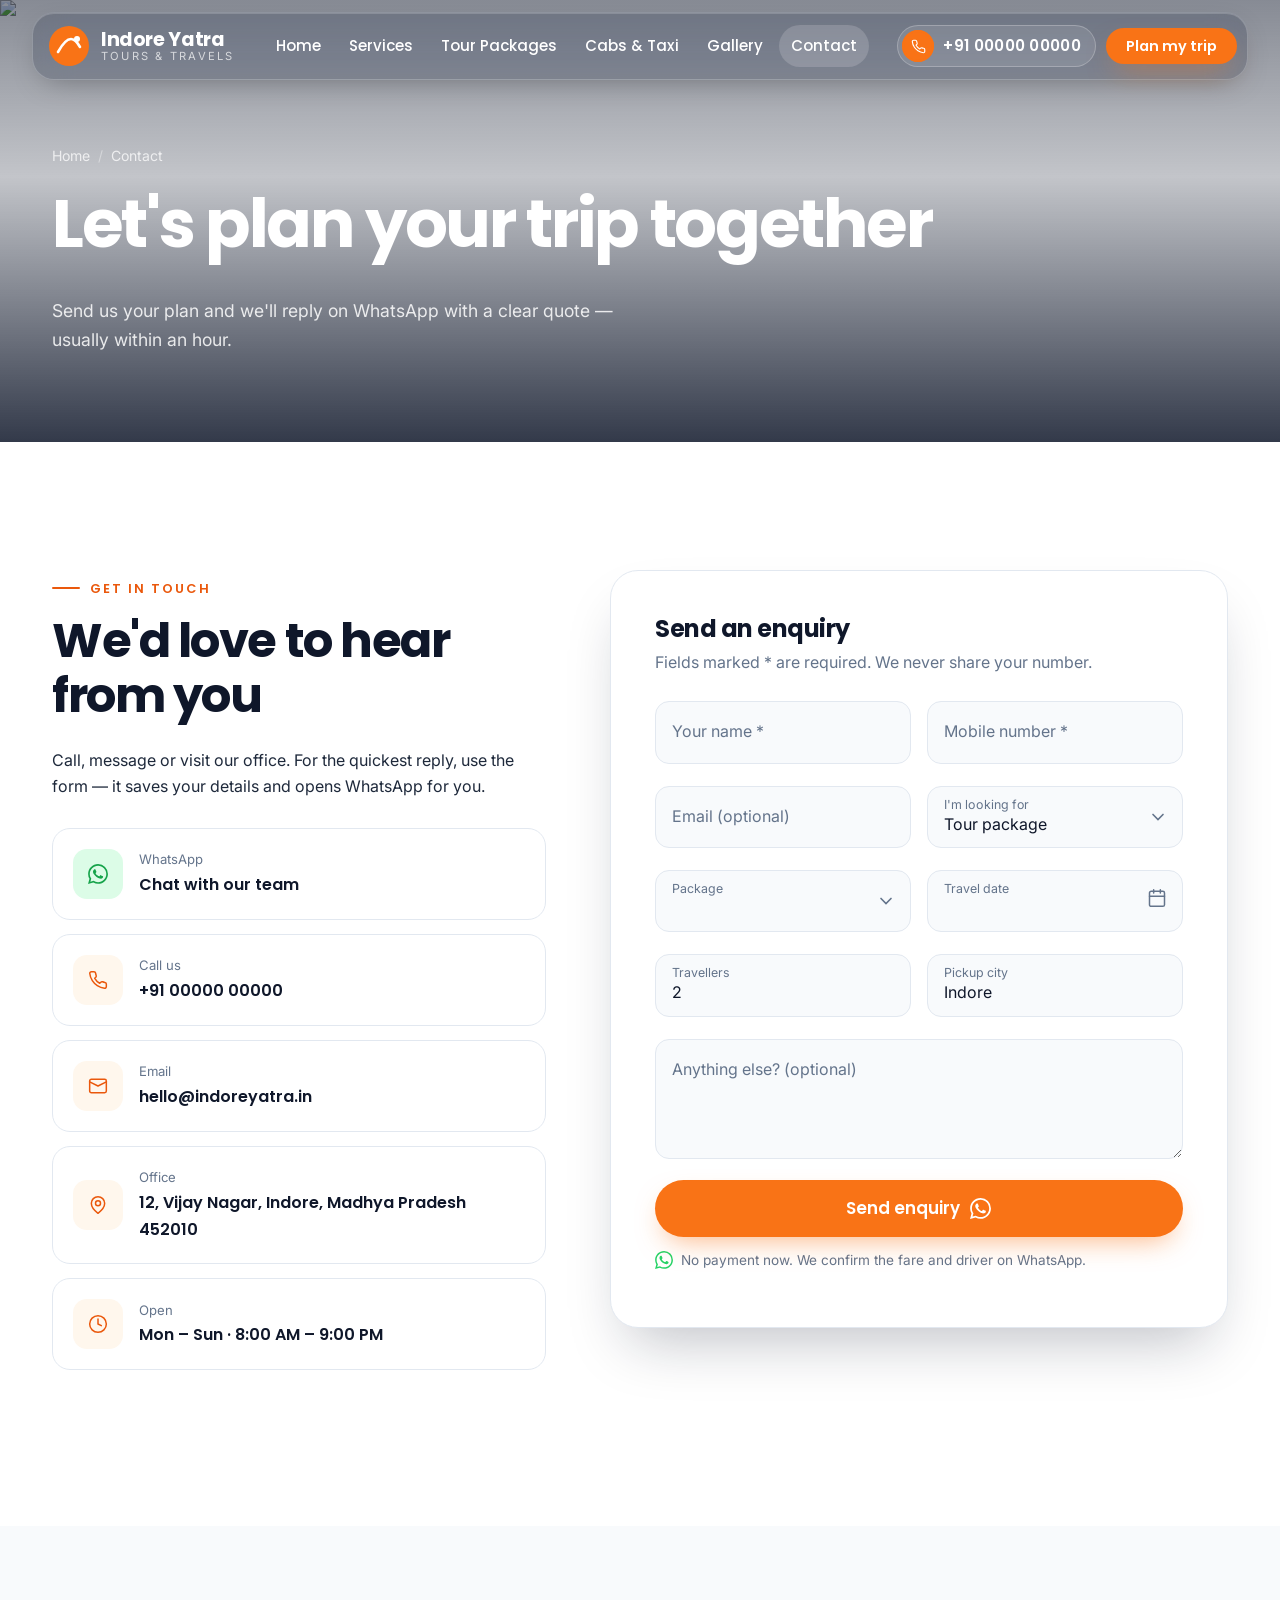
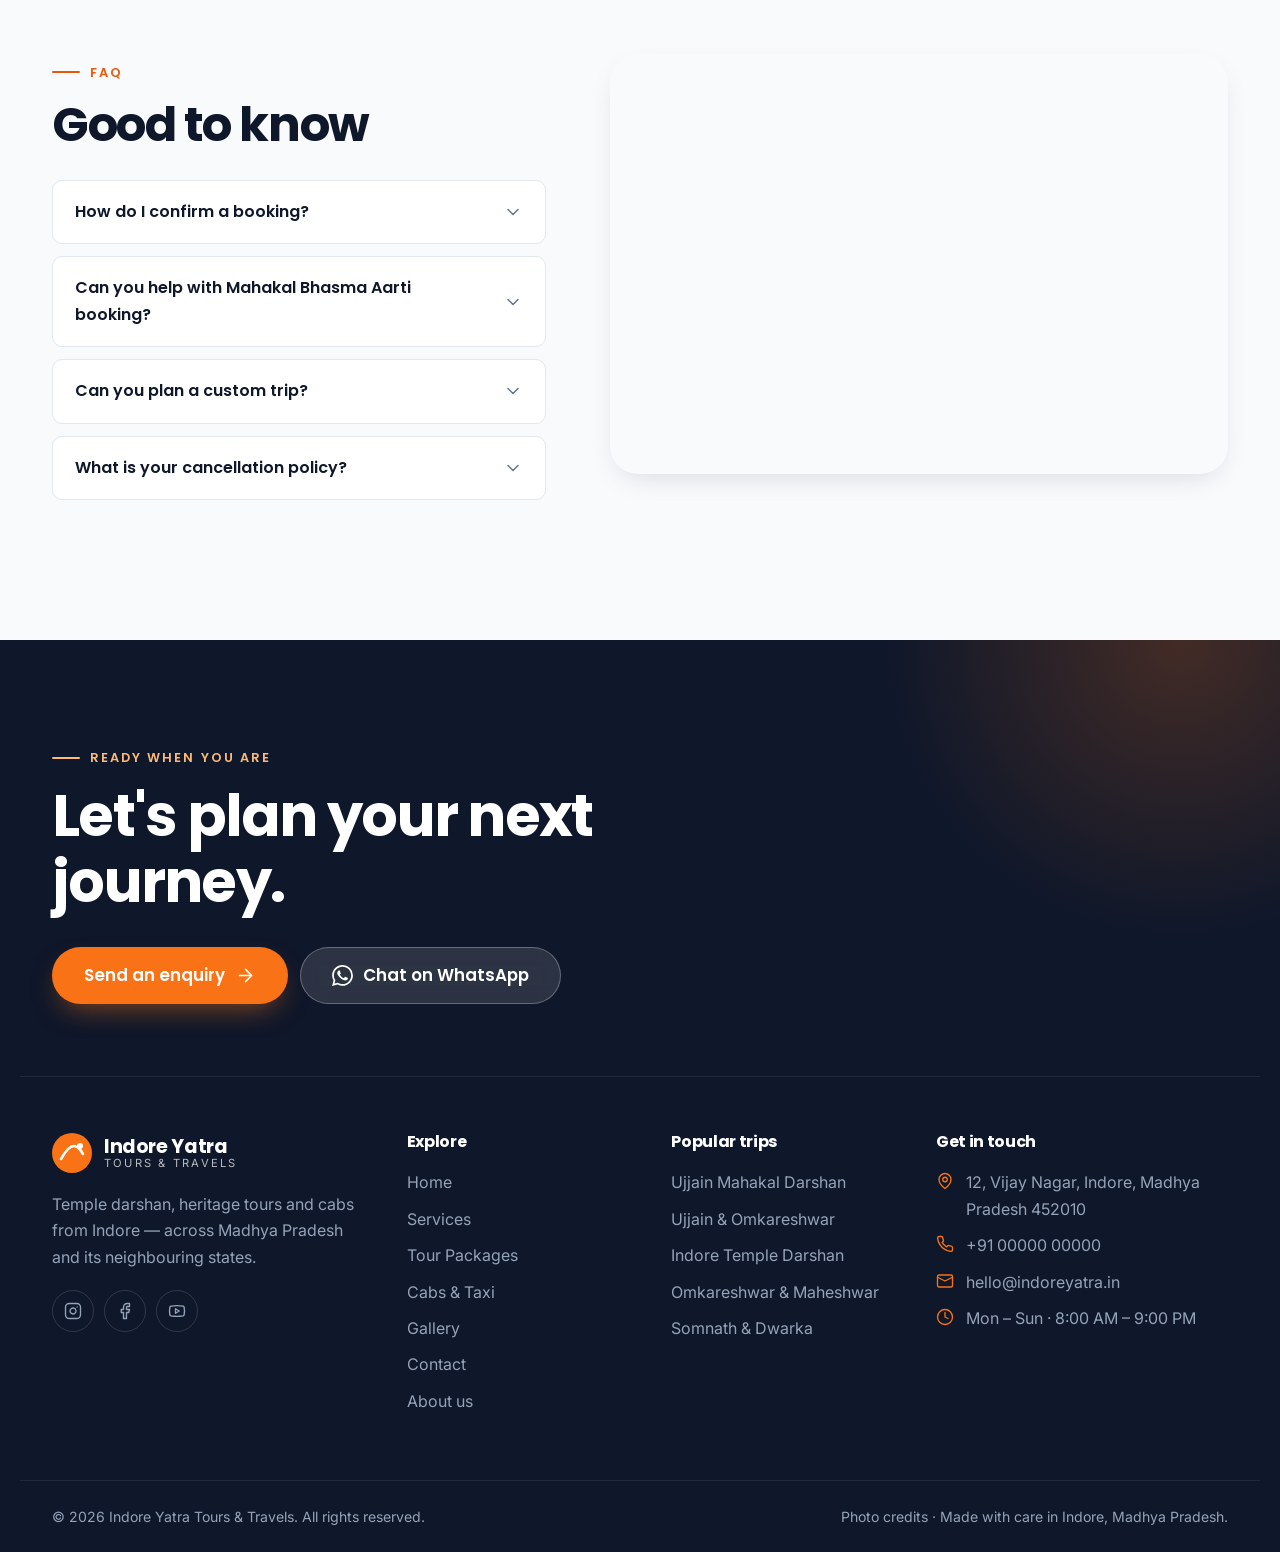
==== contact.html @ 7853a2e7 "Initial commit: Indore Yatra website Co-Authored-By: Claude Sonnet 5.5 <noreply@anthropic.com>" ====
<!doctype html>
<html lang="en-IN">
<head>
  <meta charset="utf-8">
  <meta name="viewport" content="width=device-width, initial-scale=1">
  <title>Contact Us | Indore Yatra Tours & Travels</title>
  <meta name="description" content="Plan your Ujjain, Omkareshwar or MP trip — send an enquiry, call or WhatsApp Indore Yatra Tours & Travels in Vijay Nagar, Indore.">
  <meta name="theme-color" content="#f97316">
  <link rel="icon" href="assets/images/favicon.svg" type="image/svg+xml">
  <meta property="og:title" content="Contact Us | Indore Yatra Tours & Travels">
  <meta property="og:image" content="https://thumb.wikimedia.org/wikipedia/commons/thumb/5/52/Rajwada_Palace%2C_Indore.jpg/1280px-Rajwada_Palace%2C_Indore.jpg">
  <link rel="preconnect" href="https://fonts.googleapis.com">
  <link rel="preconnect" href="https://fonts.gstatic.com" crossorigin>
  <link rel="preconnect" href="https://upload.wikimedia.org">
  <link href="https://fonts.googleapis.com/css2?family=Inter:wght@400;500;600&family=Poppins:wght@500;600;700;800&display=swap" rel="stylesheet">
  <link rel="stylesheet" href="assets/css/style.css">
  <link rel="stylesheet" href="assets/css/responsive.css">
  <script>(function(){var d=document.documentElement;if(matchMedia("(prefers-reduced-motion: reduce)").matches)return;d.classList.add("js-anim");try{if(sessionStorage.getItem("iy-transition")==="1")d.classList.add("is-entering")}catch(e){}setTimeout(function(){if(!window.__animReady)d.classList.remove("js-anim","is-entering")},3500)})();</script>
</head>
<body data-page="contact" data-header="overlay">
  <a href="#main" class="skip-link">Skip to content</a>
  <div id="site-header"></div>

  <main id="main">
    <section class="page-hero page-hero--short">
      <div class="hero__media"><img src="https://thumb.wikimedia.org/wikipedia/commons/thumb/9/92/Rajwada_Indore_Diwali.jpg/1920px-Rajwada_Indore_Diwali.jpg" srcset="https://thumb.wikimedia.org/wikipedia/commons/thumb/9/92/Rajwada_Indore_Diwali.jpg/960px-Rajwada_Indore_Diwali.jpg 960w, https://thumb.wikimedia.org/wikipedia/commons/thumb/9/92/Rajwada_Indore_Diwali.jpg/1280px-Rajwada_Indore_Diwali.jpg 1280w, https://thumb.wikimedia.org/wikipedia/commons/thumb/9/92/Rajwada_Indore_Diwali.jpg/1920px-Rajwada_Indore_Diwali.jpg 1920w, https://thumb.wikimedia.org/wikipedia/commons/thumb/9/92/Rajwada_Indore_Diwali.jpg/3840px-Rajwada_Indore_Diwali.jpg 3840w" sizes="100vw" alt="Rajwada, Indore lit up at night" fetchpriority="high"></div>
      <div class="container">
        <nav class="breadcrumb" aria-label="Breadcrumb" data-hero-item><a href="index.html">Home</a><span aria-hidden="true">/</span><span>Contact</span></nav>
        <h1 data-hero-item>Let's plan your trip together</h1>
        <p data-hero-item>Send us your plan and we'll reply on WhatsApp with a clear quote — usually within an hour.</p>
      </div>
    </section>

    <section class="section">
      <div class="container contact-grid">
        <div>
          <p class="eyebrow" data-reveal>Get in touch</p>
          <h2 data-reveal>We'd love to hear from you</h2>
          <p data-reveal>Call, message or visit our office. For the quickest reply, use the form — it saves your details and opens WhatsApp for you.</p>
          <div class="info-cards">
            <a class="info-card" href="#" data-site="wa" target="_blank" rel="noopener" data-reveal>
              <span class="info-card__icon info-card__icon--wa"><i data-icon="whatsapp"></i></span>
              <span><small>WhatsApp</small><strong>Chat with our team</strong></span>
            </a>
            <a class="info-card" href="#" data-site="tel" data-reveal>
              <span class="info-card__icon"><i data-icon="phone"></i></span>
              <span><small>Call us</small><strong data-site="phone"></strong></span>
            </a>
            <a class="info-card" href="#" data-site="mailto" data-reveal>
              <span class="info-card__icon"><i data-icon="mail"></i></span>
              <span><small>Email</small><strong data-site="email"></strong></span>
            </a>
            <div class="info-card" data-reveal>
              <span class="info-card__icon"><i data-icon="pin"></i></span>
              <span><small>Office</small><strong data-site="address"></strong></span>
            </div>
            <div class="info-card" data-reveal>
              <span class="info-card__icon"><i data-icon="clock"></i></span>
              <span><small>Open</small><strong data-site="hours"></strong></span>
            </div>
          </div>
        </div>
        <div class="form-card" data-reveal="right">
          <h3>Send an enquiry</h3>
          <p>Fields marked * are required. We never share your number.</p>
          <form data-enquiry data-variant="full" data-source="contact" aria-label="Enquiry form"></form>
        </div>
      </div>
    </section>

    <section class="section section--cool">
      <div class="container contact-grid">
        <div class="faq">
          <p class="eyebrow" data-reveal>FAQ</p>
          <h2 data-reveal>Good to know</h2>
          <div class="acc" data-reveal>
            <button class="acc__btn" data-accordion-btn aria-expanded="false">How do I confirm a booking?<i data-icon="chevron-right"></i></button>
            <div class="acc__panel"><div><p>Once you're happy with the quote, pay a small advance by UPI or bank transfer and we'll confirm your booking on WhatsApp.</p></div></div>
          </div>
          <div class="acc" data-reveal>
            <button class="acc__btn" data-accordion-btn aria-expanded="false">Can you help with Mahakal Bhasma Aarti booking?<i data-icon="chevron-right"></i></button>
            <div class="acc__panel"><div><p>Bhasma Aarti passes are booked on the temple's official site. We guide you through it, plan your timings and drop you at the right gate early in the morning.</p></div></div>
          </div>
          <div class="acc" data-reveal>
            <button class="acc__btn" data-accordion-btn aria-expanded="false">Can you plan a custom trip?<i data-icon="chevron-right"></i></button>
            <div class="acc__panel"><div><p>Yes — tell us your dates, budget and interests and we'll build a day-by-day plan for you.</p></div></div>
          </div>
          <div class="acc" data-reveal>
            <button class="acc__btn" data-accordion-btn aria-expanded="false">What is your cancellation policy?<i data-icon="chevron-right"></i></button>
            <div class="acc__panel"><div><p>Cabs can be cancelled free up to 6 hours before pickup. Package cancellations depend on hotel and transport policies — we share them with your quote.</p></div></div>
          </div>
        </div>
        <div class="map" data-map data-reveal="scale"></div>
      </div>
    </section>
  </main>

  <div id="site-footer"></div>

  <script src="assets/js/config.js" defer></script>
  <script src="assets/js/data/photos.js" defer></script>
  <script src="assets/js/data/packages.js" defer></script>
  <script src="assets/js/data/cabs.js" defer></script>
  <script src="assets/js/main.js" defer></script>
  <script src="assets/js/packages.js" defer></script>
  <script src="assets/js/enquiry.js" defer></script>
  <script src="assets/js/datepicker.js" defer></script>
  <script src="assets/js/booking.js" defer></script>
  <script src="assets/js/calculator.js" defer></script>
  <script src="https://cdnjs.cloudflare.com/ajax/libs/gsap/3.12.5/gsap.min.js" defer></script>
  <script src="https://cdnjs.cloudflare.com/ajax/libs/gsap/3.12.5/ScrollTrigger.min.js" defer></script>
  <script src="https://cdnjs.cloudflare.com/ajax/libs/gsap/3.12.5/Flip.min.js" defer></script>
  <script src="https://unpkg.com/lenis@1.1.13/dist/lenis.min.js" defer></script>
  <script src="assets/js/animations.js" defer></script>
</body>
</html>
---- assets/css/style.css ----
/* =========================================================
   Indore Yatra — main stylesheet
   1. Tokens  2. Base  3. Utilities  4. Buttons  5. Header & menu
   6. Page transitions  7. Heroes  8. Sections & cards
   9. Packages  10. Cabs  11. Forms  12. Gallery & lightbox
   13. Footer & floating buttons  14. Animations
   ========================================================= */

/* ---------- 1. Tokens ---------- */
:root {
  --primary: #f97316;
  --primary-600: #ea580c;
  --primary-50: #fff7ed;
  --primary-100: #ffedd5;
  --teal: #0f766e;
  --teal-600: #0d5f59;
  --teal-50: #f0fdfa;
  --dark: #0f172a;
  --ink: #1e293b;
  --muted: #64748b;
  --line: #e2e8f0;
  --bg: #ffffff;
  --bg-soft: #fff7ed;
  --bg-cool: #f8fafc;
  --white: #ffffff;
  --wa: #25d366;
  --danger: #dc2626;

  --font-head: "Poppins", system-ui, sans-serif;
  --font-body: "Inter", system-ui, sans-serif;

  --radius-sm: 10px;
  --radius: 18px;
  --radius-lg: 28px;
  --shadow-sm: 0 1px 2px rgba(15, 23, 42, .06), 0 2px 8px rgba(15, 23, 42, .04);
  --shadow: 0 10px 30px -12px rgba(15, 23, 42, .18);
  --shadow-lg: 0 30px 60px -20px rgba(15, 23, 42, .28);
  --shadow-primary: 0 12px 28px -10px rgba(249, 115, 22, .55);

  --ease-out: cubic-bezier(.22, 1, .36, 1);
  --ease-in-out: cubic-bezier(.65, 0, .35, 1);
  --t-fast: 200ms;
  --t: 400ms;
  --t-slow: 800ms;

  --header-h: 84px;
  --container: 1240px;
  --gutter: clamp(16px, 4vw, 32px);
  --section: clamp(72px, 10vw, 128px);
}

/* ---------- 2. Base ---------- */
*, *::before, *::after { box-sizing: border-box; }
html { -webkit-text-size-adjust: 100%; }
html.lenis, html.lenis body { height: auto; }
.lenis.lenis-smooth { scroll-behavior: auto !important; }
.lenis.lenis-stopped { overflow: hidden; }
body {
  margin: 0;
  font-family: var(--font-body);
  font-size: 16px;
  line-height: 1.65;
  color: var(--ink);
  background: var(--bg);
  -webkit-font-smoothing: antialiased;
  text-rendering: optimizeLegibility;
  overflow-x: hidden;
}
body.menu-open { overflow: hidden; }
img, svg, video, iframe { display: block; max-width: 100%; }
img { height: auto; }
a { color: inherit; text-decoration: none; }
button { font: inherit; color: inherit; cursor: pointer; background: none; border: 0; padding: 0; }
h1, h2, h3, h4 { font-family: var(--font-head); color: var(--dark); line-height: 1.15; margin: 0 0 .5em; letter-spacing: -.02em; font-weight: 700; }
h1 { font-size: clamp(2.4rem, 6vw, 4.6rem); letter-spacing: -.035em; }
h2 { font-size: clamp(1.9rem, 4vw, 3rem); letter-spacing: -.03em; }
h3 { font-size: 1.25rem; }
p { margin: 0 0 1em; }
ul { margin: 0; padding: 0; list-style: none; }
::selection { background: var(--primary); color: #fff; }
:focus-visible { outline: 3px solid var(--primary); outline-offset: 3px; border-radius: 6px; }
.icon { width: 1.25em; height: 1.25em; flex-shrink: 0; }

/* ---------- 3. Utilities ---------- */
.container { width: 100%; max-width: var(--container); margin-inline: auto; padding-inline: var(--gutter); }
.section { padding-block: var(--section); position: relative; }
.section--soft { background: var(--bg-soft); }
.section--cool { background: var(--bg-cool); }
.section--dark { background: var(--dark); color: #cbd5e1; }
.section--dark h2, .section--dark h3 { color: #fff; }
.sr-only { position: absolute; width: 1px; height: 1px; padding: 0; margin: -1px; overflow: hidden; clip: rect(0 0 0 0); white-space: nowrap; border: 0; }
.skip-link { position: absolute; left: 16px; top: -60px; z-index: 1000; background: var(--dark); color: #fff; padding: 10px 16px; border-radius: 8px; transition: top var(--t-fast); }
.skip-link:focus { top: 16px; }
.text-center { text-align: center; }
.mt-0 { margin-top: 0; }

.eyebrow {
  display: inline-flex; align-items: center; gap: 10px;
  font-family: var(--font-head); font-size: .8rem; font-weight: 600;
  letter-spacing: .16em; text-transform: uppercase; color: var(--primary-600);
  margin-bottom: 14px;
}
.eyebrow::before { content: ""; width: 28px; height: 2px; background: currentColor; border-radius: 2px; }
.eyebrow--light { color: #fdba74; }

.section-head { max-width: 680px; margin-bottom: clamp(36px, 5vw, 60px); }
.section-head--center { margin-inline: auto; text-align: center; }
.section-head--center .eyebrow { justify-content: center; }
.section-head p { color: var(--muted); font-size: 1.08rem; }
.section-head--split { max-width: none; display: flex; justify-content: space-between; align-items: end; gap: 24px; flex-wrap: wrap; }
.section-head--split > div { max-width: 640px; }
.highlight { color: var(--primary); position: relative; white-space: nowrap; }
.highlight--underline::after {
  content: ""; position: absolute; left: 0; right: 0; bottom: .05em; height: .14em;
  background: currentColor; opacity: .25; border-radius: 4px; transform-origin: left;
}

/* ---------- 4. Buttons ---------- */
.btn {
  --bg-btn: var(--dark); --fg-btn: #fff;
  position: relative; overflow: hidden; isolation: isolate;
  display: inline-flex; align-items: center; justify-content: center; gap: 10px;
  padding: 14px 26px; border-radius: 999px;
  font-family: var(--font-head); font-weight: 600; font-size: .98rem; line-height: 1;
  background: var(--bg-btn); color: var(--fg-btn);
  transition: transform var(--t) var(--ease-out), box-shadow var(--t) var(--ease-out), background-color var(--t-fast);
  white-space: nowrap; will-change: transform;
}
.btn .icon { transition: transform var(--t) var(--ease-out); }
.btn:hover .icon:last-child:not(:first-child) { transform: translateX(4px); }
.btn:hover { transform: translateY(-2px); }
.btn:active { transform: translateY(0) scale(.98); }
.btn--primary { --bg-btn: var(--primary); box-shadow: var(--shadow-primary); }
.btn--primary:hover { --bg-btn: var(--primary-600); box-shadow: 0 18px 34px -12px rgba(249, 115, 22, .65); }
.btn--teal { --bg-btn: var(--teal); }
.btn--teal:hover { --bg-btn: var(--teal-600); }
.btn--light { --bg-btn: #fff; --fg-btn: var(--dark); box-shadow: var(--shadow-sm); }
.btn--outline { --bg-btn: transparent; --fg-btn: var(--dark); box-shadow: inset 0 0 0 1.5px var(--line); }
.btn--outline:hover { box-shadow: inset 0 0 0 1.5px var(--dark); }
.btn--glass { --bg-btn: rgba(255, 255, 255, .12); --fg-btn: #fff; backdrop-filter: blur(10px); -webkit-backdrop-filter: blur(10px); box-shadow: inset 0 0 0 1px rgba(255, 255, 255, .28); }
.btn--glass:hover { --bg-btn: rgba(255, 255, 255, .2); }
.btn--whatsapp { --bg-btn: var(--wa); --fg-btn: #fff; }
.btn--sm { padding: 11px 20px; font-size: .9rem; }
.btn--lg { padding: 18px 32px; font-size: 1.05rem; }
.btn--block { width: 100%; }
.btn[disabled] { opacity: .75; pointer-events: none; }
.ripple { position: absolute; border-radius: 50%; background: currentColor; opacity: .25; transform: scale(0); animation: ripple .65s var(--ease-out); pointer-events: none; z-index: -1; }
@keyframes ripple { to { transform: scale(1); opacity: 0; } }

.link-arrow { display: inline-flex; align-items: center; gap: 8px; font-family: var(--font-head); font-weight: 600; color: var(--dark); }
.link-arrow .icon { transition: transform var(--t) var(--ease-out); }
.link-arrow:hover .icon { transform: translateX(5px); }
.link-arrow:hover { color: var(--primary-600); }

/* ---------- 5. Header & menu ---------- */
.header {
  position: fixed; inset: 0 0 auto; z-index: 100;
  height: var(--header-h);
  transition: transform var(--t) var(--ease-out), background-color var(--t), box-shadow var(--t), height var(--t) var(--ease-out);
  color: var(--dark);
}
.header::before {
  content: ""; position: absolute; inset: 0; z-index: -1;
  background: rgba(255, 255, 255, .78);
  backdrop-filter: saturate(180%) blur(18px); -webkit-backdrop-filter: saturate(180%) blur(18px);
  border-bottom: 1px solid rgba(226, 232, 240, .7);
  opacity: 1; transition: opacity var(--t);
}
[data-header="overlay"] .header:not(.is-scrolled) { color: #fff; }
[data-header="overlay"] .header:not(.is-scrolled)::before { opacity: 0; }
.header.is-scrolled { --header-h: 70px; box-shadow: 0 10px 30px -20px rgba(15, 23, 42, .35); }
.header.is-hidden { transform: translateY(-100%); }
.header__inner { height: 100%; display: flex; align-items: center; justify-content: space-between; gap: 24px; }

.logo { display: inline-flex; align-items: center; gap: 12px; }
.logo__mark { width: 42px; height: 42px; color: var(--primary); transition: transform var(--t-slow) var(--ease-out); }
.logo:hover .logo__mark { transform: rotate(-12deg) scale(1.05); }
.logo__text { display: flex; flex-direction: column; line-height: 1.1; }
.logo__text strong { font-family: var(--font-head); font-size: 1.2rem; letter-spacing: -.02em; }
.logo__text small { font-size: .7rem; letter-spacing: .2em; text-transform: uppercase; opacity: .7; }

.nav { position: relative; }
.nav__list { display: flex; gap: 4px; }
.nav__link { position: relative; z-index: 1; display: block; padding: 10px 16px; font-family: var(--font-head); font-weight: 500; font-size: .95rem; border-radius: 999px; transition: color var(--t-fast); }
.nav__link.is-active { color: var(--primary-600); }
[data-header="overlay"] .header:not(.is-scrolled) .nav__link.is-active { color: #fff; }
.nav__pill {
  position: absolute; left: 0; top: 0; height: 100%; width: 0; border-radius: 999px;
  background: rgba(15, 23, 42, .06); opacity: 0;
  transition: transform var(--t) var(--ease-out), width var(--t) var(--ease-out), opacity var(--t-fast);
}
[data-header="overlay"] .header:not(.is-scrolled) .nav__pill { background: rgba(255, 255, 255, .16); }

.header__actions { display: flex; align-items: center; gap: 16px; }
.header__phone { display: inline-flex; align-items: center; gap: 8px; font-weight: 600; font-size: .92rem; }
.header__phone .icon { width: 18px; height: 18px; }

.burger { display: none; position: relative; width: 46px; height: 46px; border-radius: 50%; background: rgba(15, 23, 42, .06); z-index: 120; }
[data-header="overlay"] .header:not(.is-scrolled) .burger { background: rgba(255, 255, 255, .18); }
.burger span { position: absolute; left: 13px; right: 13px; height: 2px; background: currentColor; border-radius: 2px; transition: transform var(--t) var(--ease-out), top var(--t) var(--ease-out); }
.burger span:first-child { top: 18px; }
.burger span:last-child { top: 26px; right: 18px; }
.menu-open .burger span:first-child { top: 22px; transform: rotate(45deg); }
.menu-open .burger span:last-child { top: 22px; right: 13px; transform: rotate(-45deg); }
.menu-open .header { color: #fff !important; }
.menu-open .header::before { opacity: 0 !important; }
.menu-open .burger { background: rgba(255, 255, 255, .14) !important; }

.mobile-menu {
  position: fixed; inset: 0; z-index: 99;
  background: var(--dark); color: #fff;
  padding: calc(var(--header-h) + 24px) var(--gutter) 32px;
  display: flex; flex-direction: column; justify-content: space-between;
  clip-path: circle(0% at calc(100% - 44px) 42px);
  visibility: hidden;
  transition: clip-path .7s var(--ease-in-out), visibility 0s .7s;
}
.menu-open .mobile-menu { clip-path: circle(150% at calc(100% - 44px) 42px); visibility: visible; transition: clip-path .8s var(--ease-in-out), visibility 0s; }
.mobile-menu li { overflow: hidden; border-bottom: 1px solid rgba(255, 255, 255, .08); }
.mobile-menu a:not(.btn) {
  display: flex; justify-content: space-between; align-items: center;
  font-family: var(--font-head); font-size: clamp(1.6rem, 7vw, 2.4rem); font-weight: 600; letter-spacing: -.02em;
  padding: 12px 0;
  transform: translateY(100%); transition: transform .6s var(--ease-out), color var(--t-fast);
}
.mobile-menu a.is-active, .mobile-menu a:hover { color: var(--primary); }
.mobile-menu a span .icon { width: 26px; height: 26px; opacity: .5; }
.menu-open .mobile-menu a:not(.btn) { transform: none; transition-delay: calc(.25s + var(--i) * .06s); }
.mobile-menu__foot { display: flex; gap: 12px; flex-wrap: wrap; opacity: 0; transform: translateY(20px); transition: opacity .5s, transform .5s var(--ease-out); }
.menu-open .mobile-menu__foot { opacity: 1; transform: none; transition-delay: .6s; }
.mobile-menu__foot .btn { flex: 1; }

/* ---------- 6. Page transitions ---------- */
/* Thin progress line at the top + content fade/lift. No full-screen cover. */
.route-bar {
  position: fixed; top: 0; left: 0; right: 0; height: 3px; z-index: 1000; pointer-events: none;
  background: linear-gradient(90deg, var(--primary), #fbbf24, var(--teal));
  transform: scaleX(0); transform-origin: left; opacity: 0;
}
.is-leaving .route-bar { opacity: 1; transform: scaleX(.75); transition: transform .9s var(--ease-out), opacity .2s; }
.is-entering .route-bar { opacity: 1; transform: scaleX(.75); }
.is-entered .route-bar { opacity: 0; transform: scaleX(1); transition: transform .45s var(--ease-out), opacity .4s .3s; }

main, .footer { transition: opacity .38s var(--ease-out), transform .45s var(--ease-out), filter .38s; }
.is-leaving main, .is-leaving .footer { opacity: 0; transform: translateY(-14px); filter: blur(3px); }
.is-entering main, .is-entering .footer { opacity: 0; transform: translateY(18px); transition: none; }
.is-entered main, .is-entered .footer { transition: opacity .6s var(--ease-out), transform .8s var(--ease-out); }
.is-leaving .header { opacity: .6; transition: opacity .3s; }

/* ---------- 7. Heroes ---------- */
.hero {
  position: relative; min-height: 100svh; display: flex; flex-direction: column; justify-content: center;
  color: #fff; overflow: hidden; isolation: isolate;
  padding: calc(var(--header-h) + 40px) 0 120px;
}
.hero__media { position: absolute; inset: 0; z-index: -2; overflow: hidden; }
.hero__media img { width: 100%; height: 115%; object-fit: cover; animation: kenburns 22s ease-out both; transform-origin: 60% 40%; }
@keyframes kenburns { from { transform: scale(1.18); } to { transform: scale(1); } }
.hero::after {
  content: ""; position: absolute; inset: 0; z-index: -1;
  background:
    linear-gradient(180deg, rgba(15, 23, 42, .55) 0%, rgba(15, 23, 42, .15) 35%, rgba(15, 23, 42, .75) 100%),
    linear-gradient(90deg, rgba(15, 23, 42, .65) 0%, rgba(15, 23, 42, 0) 70%);
}
.hero__content { max-width: 780px; }
.hero h1 { color: #fff; margin-bottom: 22px; }
.hero h1 .line { display: block; overflow: hidden; padding-bottom: .06em; }
.hero h1 .word { display: inline-block; }
.hero__lead { font-size: clamp(1.05rem, 1.6vw, 1.25rem); max-width: 560px; color: rgba(255, 255, 255, .85); margin-bottom: 36px; }
.hero__actions { display: flex; gap: 14px; flex-wrap: wrap; }
.hero__badge {
  display: inline-flex; align-items: center; gap: 10px; margin-bottom: 26px;
  padding: 8px 16px 8px 8px; border-radius: 999px; font-size: .88rem;
  background: rgba(255, 255, 255, .12); backdrop-filter: blur(12px); -webkit-backdrop-filter: blur(12px);
  border: 1px solid rgba(255, 255, 255, .2);
}
.hero__badge b { background: var(--primary); color: #fff; padding: 4px 10px; border-radius: 999px; font-size: .75rem; letter-spacing: .04em; }
.hero__stats {
  position: absolute; right: var(--gutter); bottom: 48px; display: flex; gap: 12px;
}
.stat-chip {
  padding: 16px 22px; border-radius: var(--radius); min-width: 150px;
  background: rgba(255, 255, 255, .12); backdrop-filter: blur(16px); -webkit-backdrop-filter: blur(16px);
  border: 1px solid rgba(255, 255, 255, .2);
}
.stat-chip strong { display: block; font-family: var(--font-head); font-size: 1.8rem; line-height: 1.1; }
.stat-chip span { font-size: .82rem; opacity: .8; }
.scroll-cue {
  position: absolute; left: 50%; bottom: 28px; transform: translateX(-50%);
  width: 26px; height: 42px; border: 2px solid rgba(255, 255, 255, .6); border-radius: 20px;
}
.scroll-cue::after { content: ""; position: absolute; left: 50%; top: 8px; width: 4px; height: 8px; margin-left: -2px; border-radius: 2px; background: #fff; animation: cue 1.8s var(--ease-in-out) infinite; }
@keyframes cue { 0% { opacity: 0; transform: translateY(0); } 30% { opacity: 1; } 100% { opacity: 0; transform: translateY(14px); } }

.page-hero {
  position: relative; min-height: 62vh; display: flex; align-items: flex-end;
  color: #fff; overflow: hidden; isolation: isolate;
  padding: calc(var(--header-h) + 60px) 0 clamp(48px, 7vw, 88px);
}
.page-hero--short { min-height: 48vh; }
.page-hero .hero__media img { height: 120%; animation-duration: 16s; }
.page-hero::after { content: ""; position: absolute; inset: 0; z-index: -1; background: linear-gradient(180deg, rgba(15, 23, 42, .5), rgba(15, 23, 42, .25) 40%, rgba(15, 23, 42, .85)); }
.page-hero h1 { color: #fff; max-width: 900px; font-size: clamp(2.3rem, 5.5vw, 4.2rem); }
.page-hero p { max-width: 620px; color: rgba(255, 255, 255, .85); font-size: 1.1rem; margin: 0; }
.breadcrumb { display: flex; gap: 8px; align-items: center; font-size: .88rem; margin-bottom: 18px; color: rgba(255, 255, 255, .75); }
.breadcrumb a:hover { color: #fff; }
.breadcrumb span[aria-hidden] { opacity: .5; }

/* ---------- 8. Sections & cards ---------- */
/* Marquee */
.marquee { overflow: hidden; background: var(--dark); color: #fff; padding: 22px 0; position: relative; }
.marquee__track { display: flex; width: max-content; animation: marquee 40s linear infinite; }
.marquee:hover .marquee__track { animation-play-state: paused; }
.marquee__group { display: flex; align-items: center; gap: 36px; padding-right: 36px; }
.marquee__item { font-family: var(--font-head); font-weight: 600; font-size: clamp(1.2rem, 2.4vw, 1.8rem); letter-spacing: -.01em; white-space: nowrap; }
.marquee__item:nth-child(odd) { color: transparent; -webkit-text-stroke: 1px rgba(255, 255, 255, .7); }
.marquee__dot { width: 10px; height: 10px; border-radius: 50%; background: var(--primary); flex-shrink: 0; }
@keyframes marquee { to { transform: translateX(-50%); } }

/* Category cards */
.cat-grid { display: grid; grid-template-columns: repeat(3, 1fr); gap: 24px; }
.cat-card {
  position: relative; display: flex; flex-direction: column; justify-content: flex-end;
  min-height: 520px; border-radius: var(--radius-lg); overflow: hidden; color: #fff; padding: 32px;
  isolation: isolate; box-shadow: var(--shadow);
  transition: transform var(--t-slow) var(--ease-out), box-shadow var(--t-slow) var(--ease-out);
}
.cat-card img { position: absolute; inset: 0; width: 100%; height: 100%; object-fit: cover; z-index: -2; transition: transform 1.2s var(--ease-out); }
.cat-card::before { content: ""; position: absolute; inset: 0; z-index: -1; background: linear-gradient(180deg, rgba(15, 23, 42, .45) 0%, transparent 22%, transparent 35%, rgba(15, 23, 42, .9)); transition: opacity var(--t-slow); }
.cat-card::after { content: ""; position: absolute; inset: 0; z-index: -1; background: linear-gradient(180deg, transparent 0%, rgba(234, 88, 12, .85)); transform: translateY(100%); transition: transform var(--t-slow) var(--ease-out); }
.cat-card:hover { transform: translateY(-8px); box-shadow: var(--shadow-lg); }
.cat-card:hover img { transform: scale(1.08); }
.cat-card:hover::after { transform: translateY(40%); }
.cat-card__count { position: absolute; top: 24px; left: 24px; padding: 6px 14px; border-radius: 999px; font-size: .82rem; font-weight: 600; background: rgba(255, 255, 255, .16); backdrop-filter: blur(10px); -webkit-backdrop-filter: blur(10px); border: 1px solid rgba(255, 255, 255, .25); }
.cat-card h3 { color: #fff; font-size: 1.8rem; margin-bottom: 8px; }
.cat-card p { color: rgba(255, 255, 255, .85); margin-bottom: 18px; }
.cat-card__arrow { width: 52px; height: 52px; border-radius: 50%; background: #fff; color: var(--dark); display: grid; place-items: center; transition: transform var(--t) var(--ease-out), background-color var(--t); }
.cat-card:hover .cat-card__arrow { transform: rotate(-45deg); background: var(--primary); color: #fff; }

/* Feature cards (why choose us) */
.feature-grid { display: grid; grid-template-columns: repeat(4, 1fr); gap: 20px; }
.feature {
  padding: 32px 28px; border-radius: var(--radius); background: #fff; border: 1px solid var(--line);
  transition: transform var(--t) var(--ease-out), box-shadow var(--t) var(--ease-out), border-color var(--t);
}
.feature:hover { transform: translateY(-6px); box-shadow: var(--shadow); border-color: transparent; }
.feature__icon { width: 56px; height: 56px; border-radius: 16px; display: grid; place-items: center; background: var(--primary-50); color: var(--primary-600); margin-bottom: 22px; transition: transform var(--t) var(--ease-out), background-color var(--t), color var(--t); }
.feature__icon .icon { width: 26px; height: 26px; }
.feature:hover .feature__icon { transform: rotate(-8deg) scale(1.08); background: var(--primary); color: #fff; }
.feature h3 { font-size: 1.15rem; margin-bottom: 8px; }
.feature p { color: var(--muted); margin: 0; font-size: .96rem; }

/* Split layout */
.split { display: grid; grid-template-columns: 1.05fr 1fr; gap: clamp(40px, 6vw, 96px); align-items: center; }
.split__media { position: relative; }
.split__media .img-main { border-radius: var(--radius-lg); overflow: hidden; aspect-ratio: 4/5; box-shadow: var(--shadow-lg); }
.split__media .img-main img { width: 100%; height: 115%; object-fit: cover; }
.split__media .img-float { position: absolute; right: -28px; bottom: -36px; width: 48%; border-radius: var(--radius); overflow: hidden; aspect-ratio: 1; border: 6px solid #fff; box-shadow: var(--shadow-lg); }
.split__media .img-float img { width: 100%; height: 100%; object-fit: cover; }
.split__badge { position: absolute; left: -24px; top: 40px; background: #fff; border-radius: var(--radius); padding: 18px 22px; box-shadow: var(--shadow-lg); display: flex; gap: 14px; align-items: center; }
.split__badge strong { font-family: var(--font-head); font-size: 2rem; color: var(--primary); line-height: 1; }
.split__badge span { font-size: .85rem; color: var(--muted); line-height: 1.3; }
.check-list { display: grid; gap: 12px; margin: 24px 0 32px; }
.check-list li { display: flex; gap: 12px; align-items: flex-start; }
.check-list .icon { color: #fff; background: var(--teal); border-radius: 50%; padding: 4px; width: 24px; height: 24px; margin-top: 1px; }

/* Stats */
.stats { display: grid; grid-template-columns: repeat(4, 1fr); gap: 24px; }
.stat { text-align: center; padding: 24px 12px; }
.stat strong { display: block; font-family: var(--font-head); font-size: clamp(2.4rem, 5vw, 3.6rem); line-height: 1; color: #fff; letter-spacing: -.03em; margin-bottom: 10px; }
.stat strong sup { color: var(--primary); font-size: .55em; top: -.6em; }
.stat span { color: #94a3b8; }

/* Route / journey */
.journey { position: relative; }
.journey__svg { width: 100%; height: auto; overflow: visible; }
.journey__stops { display: grid; grid-template-columns: repeat(3, 1fr); gap: 24px; margin-top: 8px; }
.journey__stop h3 { font-size: 1.3rem; margin-bottom: 6px; }
.journey__stop p { color: var(--muted); margin: 0; }
.journey__stop .num { font-family: var(--font-head); font-weight: 700; color: var(--primary); font-size: .9rem; letter-spacing: .1em; }
.journey__label { font-family: var(--font-head); font-weight: 600; font-size: 15px; fill: var(--dark); }

/* Testimonials */
.slider { position: relative; }
.slider__track {
  display: grid; grid-auto-flow: column; grid-auto-columns: calc((100% - 48px) / 3); gap: 24px;
  overflow-x: auto; scroll-snap-type: x mandatory; scrollbar-width: none; padding: 8px 4px 24px; cursor: grab;
  overscroll-behavior-x: contain;
}
.slider__track::-webkit-scrollbar { display: none; }
.slider__track.is-dragging { cursor: grabbing; scroll-snap-type: none; user-select: none; }
.slider__track > * { scroll-snap-align: start; }
.slider__nav { display: flex; gap: 10px; }
.slider__btn { width: 52px; height: 52px; border-radius: 50%; display: grid; place-items: center; border: 1.5px solid var(--line); background: #fff; transition: background-color var(--t-fast), color var(--t-fast), border-color var(--t-fast), transform var(--t) var(--ease-out); }
.slider__btn:hover { background: var(--dark); color: #fff; border-color: var(--dark); transform: scale(1.06); }
.review { margin: 0; background: #fff; border-radius: var(--radius); padding: 32px; box-shadow: var(--shadow-sm); border: 1px solid var(--line); display: flex; flex-direction: column; gap: 18px; }
.review__stars { display: flex; gap: 2px; color: #f59e0b; }
.review__stars .icon { width: 18px; height: 18px; }
.review blockquote { margin: 0; font-size: 1.04rem; color: var(--ink); flex: 1; }
.review__who { display: flex; align-items: center; gap: 12px; }
.avatar { width: 46px; height: 46px; border-radius: 50%; display: grid; place-items: center; font-family: var(--font-head); font-weight: 600; color: #fff; background: linear-gradient(135deg, var(--primary), #fb923c); }
.avatar--teal { background: linear-gradient(135deg, var(--teal), #14b8a6); }
.avatar--dark { background: linear-gradient(135deg, var(--ink), #475569); }
.review__who strong { display: block; font-family: var(--font-head); color: var(--dark); }
.review__who span { font-size: .86rem; color: var(--muted); }

/* CTA banner */
.cta-banner {
  position: relative; overflow: hidden; isolation: isolate; border-radius: var(--radius-lg);
  padding: clamp(40px, 6vw, 80px); color: #fff;
  display: grid; grid-template-columns: 1.3fr 1fr; gap: 40px; align-items: center;
}
.cta-banner img { position: absolute; inset: 0; width: 100%; height: 100%; object-fit: cover; z-index: -2; }
.cta-banner::after { content: ""; position: absolute; inset: 0; z-index: -1; background: linear-gradient(100deg, rgba(15, 118, 110, .95) 0%, rgba(15, 118, 110, .75) 50%, rgba(15, 23, 42, .3)); }
.cta-banner h2 { color: #fff; }
.cta-banner p { color: rgba(255, 255, 255, .85); font-size: 1.1rem; margin: 0; }

/* ---------- 9. Packages ---------- */
.tabs { position: relative; display: inline-flex; gap: 4px; padding: 6px; border-radius: 999px; background: var(--bg-cool); border: 1px solid var(--line); flex-wrap: wrap; }
.tab { position: relative; z-index: 1; padding: 11px 22px; border-radius: 999px; font-family: var(--font-head); font-weight: 500; font-size: .95rem; color: var(--muted); transition: color var(--t); }
.tab.is-active { color: #fff; }
.tab small { opacity: .7; margin-left: 4px; }
.tabs__pill { position: absolute; z-index: 0; top: 0; left: 0; border-radius: 999px; background: var(--dark); transition: transform .5s var(--ease-out), width .5s var(--ease-out), height .5s var(--ease-out); }
.tabs-wrap { display: flex; justify-content: center; margin-bottom: 48px; }

.pkg-grid { display: grid; grid-template-columns: repeat(3, 1fr); gap: 28px; }
.pkg-card {
  position: relative; display: flex; flex-direction: column; background: #fff; border-radius: var(--radius-lg);
  overflow: hidden; border: 1px solid var(--line); box-shadow: var(--shadow-sm);
  transition: transform .6s var(--ease-out), box-shadow .6s var(--ease-out);
  transform-style: preserve-3d; will-change: transform;
}
.pkg-card:hover { box-shadow: var(--shadow-lg); }
.pkg-card.is-hidden { display: none; }
.pkg-card__media { position: relative; aspect-ratio: 4/3; overflow: hidden; background: var(--bg-cool); }
.pkg-card__media img { width: 100%; height: 100%; object-fit: cover; transition: transform 1.1s var(--ease-out), filter .8s var(--ease-out); }
.pkg-card:hover .pkg-card__media img { transform: scale(1.08); }
.pkg-card__tag { position: absolute; top: 16px; left: 16px; padding: 6px 12px; border-radius: 999px; background: rgba(255, 255, 255, .92); backdrop-filter: blur(8px); font-size: .78rem; font-weight: 600; color: var(--dark); }
.pkg-card__days { position: absolute; bottom: 16px; left: 16px; display: inline-flex; gap: 6px; align-items: center; padding: 6px 12px; border-radius: 999px; background: rgba(15, 23, 42, .7); backdrop-filter: blur(8px); color: #fff; font-size: .8rem; font-weight: 500; }
.pkg-card__days .icon { width: 15px; height: 15px; }
.pkg-card__body { padding: 24px; display: flex; flex-direction: column; gap: 12px; flex: 1; }
.pkg-card__body h3 { font-size: 1.22rem; margin: 0; }
.pkg-card__body h3 a::after { content: ""; position: absolute; inset: 0; z-index: 1; }
.pkg-card__body p { color: var(--muted); font-size: .94rem; margin: 0; display: -webkit-box; -webkit-line-clamp: 2; -webkit-box-orient: vertical; overflow: hidden; }
.pkg-card__hl { display: flex; flex-wrap: wrap; gap: 6px; }
.pkg-card__hl span { font-size: .78rem; padding: 4px 10px; border-radius: 999px; background: var(--bg-cool); color: var(--ink); }
.pkg-card__foot { display: flex; align-items: center; justify-content: space-between; gap: 12px; margin-top: auto; padding-top: 16px; border-top: 1px dashed var(--line); }
.price small { display: block; font-size: .74rem; color: var(--muted); text-transform: uppercase; letter-spacing: .08em; }
.price strong { font-family: var(--font-head); font-size: 1.45rem; color: var(--dark); letter-spacing: -.02em; }
.price span { font-size: .8rem; color: var(--muted); }
.pkg-card__go { position: relative; z-index: 2; width: 46px; height: 46px; border-radius: 50%; display: grid; place-items: center; background: var(--primary-50); color: var(--primary-600); transition: transform var(--t) var(--ease-out), background-color var(--t), color var(--t); }
.pkg-card:hover .pkg-card__go { background: var(--primary); color: #fff; transform: rotate(-45deg) scale(1.05); }
.pkg-empty { text-align: center; color: var(--muted); padding: 40px; }

/* Package detail */
.detail { display: grid; grid-template-columns: minmax(0, 1fr) 400px; gap: clamp(32px, 5vw, 72px); align-items: start; }
.detail__meta { display: flex; flex-wrap: wrap; gap: 12px; margin-top: 24px; }
.meta-chip { display: inline-flex; align-items: center; gap: 8px; padding: 10px 16px; border-radius: 999px; background: rgba(255, 255, 255, .14); backdrop-filter: blur(10px); -webkit-backdrop-filter: blur(10px); border: 1px solid rgba(255, 255, 255, .2); font-size: .92rem; }
.detail h2 { font-size: clamp(1.5rem, 2.6vw, 2rem); margin-top: 0; }
.detail__block + .detail__block { margin-top: 56px; }
.hl-grid { display: grid; grid-template-columns: repeat(2, 1fr); gap: 12px; }
.hl-grid li { display: flex; gap: 12px; align-items: center; padding: 16px 18px; border-radius: var(--radius-sm); background: var(--bg-cool); font-weight: 500; }
.hl-grid .icon { color: var(--primary); }
.timeline { position: relative; display: grid; gap: 14px; }
.timeline::before { content: ""; position: absolute; left: 21px; top: 24px; bottom: 24px; width: 2px; background: var(--line); }
.timeline__progress { position: absolute; left: 21px; top: 24px; width: 2px; height: calc(100% - 48px); background: var(--primary); transform-origin: top; transform: scaleY(0); }
.acc { position: relative; padding-left: 60px; }
.acc__dot { position: absolute; left: 6px; top: 16px; width: 32px; height: 32px; border-radius: 50%; background: #fff; border: 2px solid var(--primary); color: var(--primary-600); display: grid; place-items: center; font-size: .78rem; font-weight: 700; font-family: var(--font-head); z-index: 1; transition: background-color var(--t), color var(--t); }
.acc.is-open .acc__dot { background: var(--primary); color: #fff; }
.acc__btn { width: 100%; text-align: left; display: flex; justify-content: space-between; align-items: center; gap: 16px; padding: 18px 22px; border-radius: var(--radius-sm); background: #fff; border: 1px solid var(--line); font-family: var(--font-head); font-weight: 600; color: var(--dark); transition: border-color var(--t), box-shadow var(--t); }
.acc__btn:hover { border-color: var(--primary); }
.acc__btn .icon { transition: transform var(--t) var(--ease-out); color: var(--muted); transform: rotate(90deg); }
.acc.is-open .acc__btn { box-shadow: var(--shadow-sm); }
.acc.is-open .acc__btn .icon { transform: rotate(-90deg); }
.acc__panel { display: grid; grid-template-rows: 0fr; transition: grid-template-rows .5s var(--ease-out); }
.acc.is-open .acc__panel { grid-template-rows: 1fr; }
.acc__panel > div { overflow: hidden; }
.acc__panel p { padding: 14px 22px 4px; margin: 0; color: var(--muted); }
.incl-grid { display: grid; grid-template-columns: 1fr 1fr; gap: 20px; }
.incl { padding: 26px; border-radius: var(--radius); border: 1px solid var(--line); }
.incl h3 { font-size: 1.05rem; display: flex; gap: 10px; align-items: center; }
.incl li { display: flex; gap: 10px; padding: 7px 0; color: var(--ink); }
.incl--yes .icon { color: var(--teal); }
.incl--no .icon { color: var(--danger); }
.book-card { position: sticky; top: 96px; background: #fff; border-radius: var(--radius-lg); padding: 28px; box-shadow: var(--shadow-lg); border: 1px solid var(--line); }
.book-card__price { display: flex; align-items: baseline; gap: 8px; margin-bottom: 4px; }
.book-card__price strong { font-family: var(--font-head); font-size: 2rem; color: var(--dark); letter-spacing: -.02em; }
.book-card__note { font-size: .85rem; color: var(--muted); margin-bottom: 20px; }
.not-found-inline { text-align: center; padding: 80px 0; }

/* ---------- 10. Cabs ---------- */
.svc-grid { display: grid; grid-template-columns: repeat(4, 1fr); gap: 20px; }
.cab-grid { display: grid; grid-template-columns: repeat(4, 1fr); gap: 24px; }
.cab-card { background: #fff; border-radius: var(--radius-lg); overflow: hidden; border: 1px solid var(--line); display: flex; flex-direction: column; transition: transform .6s var(--ease-out), box-shadow .6s var(--ease-out); }
.cab-card:hover { transform: translateY(-8px); box-shadow: var(--shadow-lg); }
.cab-card__media { aspect-ratio: 16/11; overflow: hidden; }
.cab-card__media img { width: 100%; height: 100%; object-fit: cover; transition: transform 1.1s var(--ease-out); }
.cab-card:hover .cab-card__media img { transform: scale(1.08); }
.cab-card__body { padding: 22px; display: flex; flex-direction: column; gap: 12px; flex: 1; }
.cab-card__body h3 { margin: 0; }
.cab-card__models { font-size: .88rem; color: var(--muted); margin: -6px 0 0; }
.cab-card__specs { display: flex; gap: 16px; font-size: .88rem; color: var(--ink); }
.cab-card__specs span { display: inline-flex; gap: 6px; align-items: center; }
.cab-card__specs .icon { width: 17px; height: 17px; color: var(--teal); }
.cab-card__rate { margin-top: auto; padding-top: 14px; border-top: 1px dashed var(--line); display: flex; justify-content: space-between; align-items: center; }
.table-wrap { overflow-x: auto; border-radius: var(--radius); border: 1px solid var(--line); background: #fff; }
.rates { width: 100%; border-collapse: collapse; min-width: 640px; }
.rates th, .rates td { padding: 18px 22px; text-align: left; }
.rates thead th { background: var(--dark); color: #fff; font-family: var(--font-head); font-weight: 600; font-size: .92rem; }
.rates tbody tr { border-top: 1px solid var(--line); transition: background-color var(--t-fast); }
.rates tbody tr:hover { background: var(--primary-50); }
.rates td:first-child { font-family: var(--font-head); font-weight: 600; color: var(--dark); }
.rates-note { font-size: .88rem; color: var(--muted); margin-top: 14px; }

/* ---------- 11. Forms ---------- */
.form-card { background: #fff; border-radius: var(--radius-lg); padding: clamp(24px, 4vw, 44px); box-shadow: var(--shadow-lg); border: 1px solid var(--line); }
.form-card h3 { font-size: 1.5rem; margin-bottom: 6px; }
.form-card > p { color: var(--muted); margin-bottom: 26px; }
.form-grid { display: grid; grid-template-columns: 1fr 1fr; gap: 16px; }
.form-grid .full { grid-column: 1 / -1; }
.field { position: relative; }
.field input, .field select, .field textarea {
  width: 100%; font: inherit; color: var(--dark);
  padding: 24px 16px 10px; border-radius: 14px; border: 1.5px solid var(--line); background: var(--bg-cool);
  transition: border-color var(--t-fast), background-color var(--t-fast), box-shadow var(--t-fast);
  appearance: none; -webkit-appearance: none;
}
.field select { background-image: url("data:image/svg+xml,%3Csvg xmlns='http://www.w3.org/2000/svg' width='20' height='20' viewBox='0 0 24 24' fill='none' stroke='%2364748b' stroke-width='2' stroke-linecap='round'%3E%3Cpath d='m6 9 6 6 6-6'/%3E%3C/svg%3E"); background-repeat: no-repeat; background-position: right 14px center; padding-right: 42px; }
.field textarea { min-height: 120px; resize: vertical; }
.field label {
  position: absolute; left: 17px; top: 17px; color: var(--muted); pointer-events: none;
  transform-origin: left top; transition: transform var(--t) var(--ease-out), color var(--t-fast);
}
.field input:focus, .field select:focus, .field textarea:focus { outline: none; border-color: var(--primary); background: #fff; box-shadow: 0 0 0 4px rgba(249, 115, 22, .12); }
.field input:focus + label, .field input:not(:placeholder-shown) + label,
.field textarea:focus + label, .field textarea:not(:placeholder-shown) + label,
.field select + label, .field input[type="date"] + label {
  transform: translateY(-9px) scale(.78);
}
.field input:focus + label, .field textarea:focus + label, .field select:focus + label { color: var(--primary-600); }
.field.has-error input, .field.has-error select, .field.has-error textarea { border-color: var(--danger); background: #fef2f2; }
.field__error { display: block; font-size: .8rem; color: var(--danger); margin: 6px 4px 0; min-height: 0; }
.field.shake { animation: shake .45s var(--ease-out); }
@keyframes shake { 20%, 60% { transform: translateX(-6px); } 40%, 80% { transform: translateX(6px); } }
.hp { position: absolute !important; left: -9999px !important; opacity: 0; height: 0; }
.form-foot { display: flex; flex-direction: column; gap: 12px; margin-top: 8px; }
.form-note { display: flex; gap: 8px; align-items: center; font-size: .85rem; color: var(--muted); margin: 0; }
.form-note .icon { color: var(--wa); width: 18px; height: 18px; }
.form-status { font-size: .9rem; margin: 0; }
.form-status.is-error { color: var(--danger); }

.btn .btn__spinner, .btn .btn__check { display: none; }
.btn.is-loading .btn__label, .btn.is-success .btn__label, .btn.is-loading .btn__icon, .btn.is-success .btn__icon { display: none; }
.btn.is-loading .btn__spinner { display: block; width: 22px; height: 22px; border: 2.5px solid rgba(255, 255, 255, .35); border-top-color: #fff; border-radius: 50%; animation: spin .8s linear infinite; }
.btn.is-success { --bg-btn: var(--teal); box-shadow: none; }
.btn.is-success .btn__check { display: inline-flex; gap: 8px; align-items: center; }
.btn.is-success .btn__check path { stroke-dasharray: 24; stroke-dashoffset: 24; animation: draw .5s .1s var(--ease-out) forwards; }
@keyframes spin { to { transform: rotate(360deg); } }
@keyframes draw { to { stroke-dashoffset: 0; } }

/* Contact */
.contact-grid { display: grid; grid-template-columns: 1fr 1.25fr; gap: clamp(32px, 5vw, 64px); align-items: start; }
.info-cards { display: grid; gap: 14px; margin: 28px 0; }
.info-card { display: flex; gap: 16px; align-items: center; padding: 20px; border-radius: var(--radius); background: #fff; border: 1px solid var(--line); transition: transform var(--t) var(--ease-out), box-shadow var(--t), border-color var(--t); }
a.info-card:hover { transform: translateX(6px); box-shadow: var(--shadow); border-color: transparent; }
.info-card__icon { width: 50px; height: 50px; border-radius: 14px; display: grid; place-items: center; background: var(--primary-50); color: var(--primary-600); flex-shrink: 0; }
.info-card__icon--wa { background: #dcfce7; color: #16a34a; }
.info-card small { display: block; color: var(--muted); font-size: .82rem; }
.info-card strong { font-family: var(--font-head); color: var(--dark); font-weight: 600; }
.map { border-radius: var(--radius-lg); overflow: hidden; height: 420px; background: var(--bg-cool); box-shadow: var(--shadow); }
.map iframe { width: 100%; height: 100%; border: 0; filter: grayscale(.2) contrast(1.05); }

/* Quick enquiry (home) */
.quick { position: relative; z-index: 5; margin-top: -72px; }
.quick .form-card { padding: 28px; }
.quick .form-grid { grid-template-columns: 1.1fr 1fr 1fr 1fr auto; align-items: start; }
.quick .btn { height: 58px; }

/* ---------- 12. Gallery & lightbox ---------- */
.gallery-filters { display: flex; justify-content: center; margin-bottom: 40px; }
.masonry { columns: 3 300px; column-gap: 20px; }
.masonry figure { break-inside: avoid; margin: 0 0 20px; border-radius: var(--radius); overflow: hidden; position: relative; cursor: zoom-in; background: var(--bg-cool); }
.masonry figure img { width: 100%; transition: transform 1s var(--ease-out); }
.masonry figure:hover img { transform: scale(1.06); }
.masonry figcaption { position: absolute; inset: auto 0 0; padding: 40px 18px 16px; color: #fff; font-family: var(--font-head); font-weight: 600; background: linear-gradient(transparent, rgba(15, 23, 42, .8)); transform: translateY(100%); transition: transform var(--t) var(--ease-out); }
.masonry figure:hover figcaption, .masonry figure:focus-visible figcaption { transform: none; }
.masonry figcaption small { display: block; font-weight: 400; opacity: .8; font-family: var(--font-body); }
.lightbox { position: fixed; inset: 0; z-index: 950; display: grid; place-items: center; padding: 60px 70px; visibility: hidden; }
.lightbox.is-open { visibility: visible; }
.lightbox__bg { position: absolute; inset: 0; background: rgba(10, 15, 30, .92); backdrop-filter: blur(8px); -webkit-backdrop-filter: blur(8px); opacity: 0; transition: opacity .45s var(--ease-out); }
.lightbox.is-open .lightbox__bg { opacity: 1; }
.lightbox figure { position: relative; margin: 0; max-width: min(1200px, 100%); max-height: 100%; }
.lightbox img { max-height: calc(100vh - 140px); width: auto; border-radius: var(--radius); box-shadow: 0 40px 80px rgba(0, 0, 0, .5); }
.lightbox figcaption { color: #fff; text-align: center; margin-top: 14px; font-family: var(--font-head); opacity: 0; transition: opacity .4s .2s; }
.lightbox.is-open figcaption { opacity: 1; }
.lightbox__btn { position: absolute; z-index: 2; width: 52px; height: 52px; border-radius: 50%; display: grid; place-items: center; color: #fff; background: rgba(255, 255, 255, .12); transition: background-color var(--t-fast), transform var(--t) var(--ease-out); opacity: 0; }
.lightbox.is-open .lightbox__btn { opacity: 1; }
.lightbox__btn:hover { background: rgba(255, 255, 255, .25); transform: scale(1.08); }
.lightbox__close { top: 20px; right: 20px; }
.lightbox__prev { left: 16px; top: 50%; margin-top: -26px; }
.lightbox__next { right: 16px; top: 50%; margin-top: -26px; }

/* ---------- 13. Footer & floating buttons ---------- */
.footer { background: var(--dark); color: #94a3b8; padding-top: clamp(64px, 8vw, 100px); position: relative; overflow: hidden; }
.footer::before { content: ""; position: absolute; width: 600px; height: 600px; right: -200px; top: -300px; border-radius: 50%; background: radial-gradient(circle, rgba(249, 115, 22, .22), transparent 70%); pointer-events: none; }
.footer__cta { display: flex; justify-content: space-between; align-items: end; gap: 32px; flex-wrap: wrap; padding-bottom: clamp(48px, 6vw, 72px); border-bottom: 1px solid rgba(255, 255, 255, .08); }
.footer__title { color: #fff; font-size: clamp(2rem, 4.5vw, 3.6rem); margin: 0; max-width: 640px; }
.footer__cta-actions { display: flex; gap: 12px; flex-wrap: wrap; }
.footer__grid { display: grid; grid-template-columns: 1.4fr 1fr 1fr 1.3fr; gap: 40px; padding-block: 56px; }
.footer .logo { color: #fff; margin-bottom: 18px; }
.footer h3 { color: #fff; font-size: 1rem; margin-bottom: 18px; }
.footer ul li { margin-bottom: 10px; }
.footer a { transition: color var(--t-fast); }
.footer a:hover { color: #fff; }
.footer__contact li { display: flex; gap: 12px; align-items: flex-start; }
.footer__contact .icon { color: var(--primary); margin-top: 3px; width: 18px; height: 18px; }
.footer__social { display: flex; gap: 10px; margin-top: 20px; }
.footer__social a { width: 42px; height: 42px; border-radius: 50%; display: grid; place-items: center; border: 1px solid rgba(255, 255, 255, .14); transition: background-color var(--t-fast), border-color var(--t-fast), transform var(--t) var(--ease-out); }
.footer__social a:hover { background: var(--primary); border-color: var(--primary); transform: translateY(-3px); }
.footer__social .icon { width: 18px; height: 18px; }
.footer__bottom { display: flex; justify-content: space-between; flex-wrap: wrap; gap: 8px; padding-block: 24px; border-top: 1px solid rgba(255, 255, 255, .08); font-size: .88rem; }
.footer__bottom p { margin: 0; }

.float-wa {
  position: fixed; right: 22px; bottom: 22px; z-index: 90;
  width: 60px; height: 60px; border-radius: 50%; display: grid; place-items: center;
  background: var(--wa); color: #fff; box-shadow: 0 12px 30px -8px rgba(37, 211, 102, .6);
  transform: scale(0); transition: transform .5s var(--ease-out);
}
.float-wa.is-visible { transform: scale(1); }
.float-wa:hover { transform: scale(1.08); }
.float-wa .icon { width: 30px; height: 30px; }
.float-wa::before, .float-wa::after { content: ""; position: absolute; inset: 0; border-radius: 50%; border: 2px solid var(--wa); animation: pulse 2.4s var(--ease-out) infinite; }
.float-wa::after { animation-delay: 1.2s; }
@keyframes pulse { from { transform: scale(1); opacity: .7; } to { transform: scale(1.7); opacity: 0; } }
.float-wa__tip {
  position: absolute; right: 72px; white-space: nowrap; background: var(--dark); color: #fff; font-size: .85rem; font-weight: 500;
  padding: 8px 14px; border-radius: 10px; opacity: 0; transform: translateX(10px); pointer-events: none;
  transition: opacity var(--t), transform var(--t) var(--ease-out);
}
.float-wa:hover .float-wa__tip { opacity: 1; transform: none; }
.float-call { display: none; }

/* FAQ & steps */
.faq .acc { padding-left: 0; margin-bottom: 12px; }
.faq h2 { margin-bottom: 28px; }
.step-num { display: block; font-family: var(--font-head); font-weight: 800; font-size: 2.6rem; line-height: 1; letter-spacing: -.04em; margin-bottom: 18px; background: linear-gradient(135deg, var(--primary), var(--teal)); -webkit-background-clip: text; background-clip: text; color: transparent; }

/* Misc pages */
.center-page { min-height: 100svh; display: grid; place-items: center; text-align: center; padding: calc(var(--header-h) + 40px) var(--gutter) 80px; background: radial-gradient(ellipse at top, var(--primary-50), #fff 60%); }
.center-page__inner { max-width: 620px; }
.success-ring { width: 110px; height: 110px; margin: 0 auto 28px; border-radius: 50%; display: grid; place-items: center; background: var(--teal); color: #fff; box-shadow: 0 0 0 14px rgba(15, 118, 110, .12), 0 0 0 28px rgba(15, 118, 110, .06); animation: pop .7s var(--ease-out) both; }
.success-ring svg { width: 52px; height: 52px; }
.success-ring path { stroke-dasharray: 24; stroke-dashoffset: 24; animation: draw .6s .35s var(--ease-out) forwards; }
@keyframes pop { from { transform: scale(.4); opacity: 0; } }
.big-404 { font-family: var(--font-head); font-weight: 800; font-size: clamp(7rem, 22vw, 14rem); line-height: .9; letter-spacing: -.06em; background: linear-gradient(135deg, var(--primary), var(--teal)); -webkit-background-clip: text; background-clip: text; color: transparent; margin-bottom: 12px; }
.countdown { font-size: .95rem; color: var(--muted); }
.btn-row { display: flex; gap: 12px; justify-content: center; flex-wrap: wrap; margin-top: 28px; }

/* ---------- 14. Animations ---------- */
/* Blur-up image loading */
img.blur-up { filter: blur(18px); transform: scale(1.04); transition: filter .9s var(--ease-out), transform 1.1s var(--ease-out), opacity .6s; opacity: .6; }
img.blur-up.is-loaded { filter: none; transform: none; opacity: 1; }
.pkg-card:hover .pkg-card__media img.is-loaded, .cab-card:hover .cab-card__media img.is-loaded, .masonry figure:hover img.is-loaded { transform: scale(1.07); }
.cat-card:hover img.is-loaded { transform: scale(1.08); }

/* Scroll reveal initial states — only when the animation layer is active.
   If GSAP fails to load, an inline failsafe removes .js-anim so content shows. */
.js-anim [data-reveal]:not(.is-revealed) { opacity: 0; transform: translateY(48px); transition: none !important; }
.js-anim [data-reveal="fade"]:not(.is-revealed) { transform: none; }
.js-anim [data-reveal="left"]:not(.is-revealed) { transform: translateX(-60px); }
.js-anim [data-reveal="right"]:not(.is-revealed) { transform: translateX(60px); }
.js-anim [data-reveal="scale"]:not(.is-revealed) { transform: scale(.9); }
.js-anim .hero h1 { visibility: hidden; }
.js-anim .hero h1 .word { transform: translateY(110%); }
.js-anim [data-hero-item]:not(.is-revealed) { opacity: 0; transform: translateY(30px); transition: none !important; }
.highlight--underline::after { transform: scaleX(var(--u, 1)); }

@media (prefers-reduced-motion: reduce) {
  *, *::before, *::after { animation-duration: .01ms !important; animation-iteration-count: 1 !important; transition-duration: .01ms !important; scroll-behavior: auto !important; }
  .marquee__track { animation: none; }
  .hero__media img, .page-hero .hero__media img { animation: none; height: 100%; }
  img.blur-up { filter: none; transform: none; opacity: 1; }
}

/* ---------- 15. Date picker ---------- */
.field--date .dp-input { cursor: pointer; padding-right: 48px; caret-color: transparent; }
.field--date .dp-input + label { transform: none; color: var(--muted); }
.field--date .dp-input:not(:placeholder-shown) + label,
.field--date.is-active .dp-input + label { transform: translateY(-9px) scale(.78); }
.field--date.is-active .dp-input + label { color: var(--primary-600); }
.field--date.is-active .dp-input { border-color: var(--primary); background: #fff; box-shadow: 0 0 0 4px rgba(249, 115, 22, .12); }
.dp-icon { position: absolute; right: 16px; top: 18px; color: var(--muted); pointer-events: none; transition: color var(--t-fast), transform var(--t) var(--ease-out); }
.field--date.is-active .dp-icon { color: var(--primary); transform: scale(1.1); }

.dp {
  position: absolute; z-index: 60; top: calc(100% + 10px); left: 0;
  width: 336px; padding: 18px; border-radius: 22px;
  background: #fff;
  border: 1px solid rgba(226, 232, 240, .9);
  box-shadow: 0 30px 60px -15px rgba(15, 23, 42, .3), 0 0 0 1px rgba(15, 23, 42, .02);
  opacity: 0; visibility: hidden; transform: translateY(-8px) scale(.97); transform-origin: top left;
  transition: opacity .25s var(--ease-out), transform .35s var(--ease-out), visibility 0s .35s;
}
.dp.is-up { top: auto; bottom: calc(100% + 10px); transform-origin: bottom left; transform: translateY(8px) scale(.97); }
.dp.is-open { opacity: 1; visibility: visible; transform: none; transition: opacity .25s var(--ease-out), transform .45s var(--ease-out), visibility 0s; }
.form-grid > .field:nth-child(even) .dp, .quick .field--date .dp { left: auto; right: 0; transform-origin: top right; }
.dp__handle { display: none; }
.dp__head { display: flex; align-items: center; justify-content: space-between; margin-bottom: 12px; }
.dp__title { font-family: var(--font-head); font-weight: 600; color: var(--dark); font-size: 1.02rem; }
.dp__nav { width: 38px; height: 38px; border-radius: 12px; display: grid; place-items: center; color: var(--ink); transition: background-color var(--t-fast), transform var(--t) var(--ease-out); }
.dp__nav:hover:not(:disabled) { background: var(--primary-50); color: var(--primary-600); }
.dp__nav:active:not(:disabled) { transform: scale(.9); }
.dp__nav:disabled { opacity: .3; cursor: default; }
.dp__week, .dp__grid { display: grid; grid-template-columns: repeat(7, 1fr); gap: 4px; }
.dp__week span { text-align: center; font-size: .72rem; font-weight: 600; letter-spacing: .06em; color: var(--muted); text-transform: uppercase; padding: 4px 0 6px; }
.dp__viewport { overflow: hidden; }
.dp__day {
  position: relative; aspect-ratio: 1; border-radius: 12px; display: grid; place-items: center;
  font-size: .92rem; font-weight: 500; color: var(--ink); font-variant-numeric: tabular-nums;
  transition: background-color var(--t-fast), color var(--t-fast), transform .3s var(--ease-out);
}
.dp__day.is-weekend:not(.is-disabled) { color: var(--primary-600); }
.dp__day:hover:not(:disabled):not(.is-selected) { background: var(--primary-50); transform: scale(1.06); }
.dp__day:focus-visible { outline: 2px solid var(--primary); outline-offset: 1px; }
.dp__day.is-today::after { content: ""; position: absolute; bottom: 6px; width: 4px; height: 4px; border-radius: 50%; background: var(--primary); }
.dp__day.is-selected { background: var(--primary); color: #fff !important; box-shadow: 0 8px 18px -6px rgba(249, 115, 22, .6); animation: dp-pop .35s var(--ease-out); }
.dp__day.is-selected::after { background: #fff; }
.dp__day.is-disabled { color: #cbd5e1; cursor: not-allowed; }
@keyframes dp-pop { 0% { transform: scale(.7); } 60% { transform: scale(1.12); } 100% { transform: scale(1); } }
.dp__grid.slide-left { animation: dp-left .4s var(--ease-out); }
.dp__grid.slide-right { animation: dp-right .4s var(--ease-out); }
@keyframes dp-left { from { opacity: 0; transform: translateX(36px); } }
@keyframes dp-right { from { opacity: 0; transform: translateX(-36px); } }
.dp__quick { display: flex; flex-wrap: wrap; gap: 6px; margin-top: 14px; padding-top: 14px; border-top: 1px solid var(--line); }
.dp__quick button { padding: 7px 12px; border-radius: 999px; font-size: .8rem; font-weight: 500; background: var(--bg-cool); color: var(--ink); border: 1px solid var(--line); transition: background-color var(--t-fast), color var(--t-fast), border-color var(--t-fast); }
.dp__quick button:hover { background: var(--dark); color: #fff; border-color: var(--dark); }
.dp__quick .dp__clear { margin-left: auto; background: none; border-color: transparent; color: var(--muted); }
.dp__quick .dp__clear:hover { background: none; color: var(--danger); border-color: transparent; }

/* Phones: bottom sheet with a dimmed backdrop */
@media (max-width: 600px) {
  body.dp-sheet-open::after { content: ""; position: fixed; inset: 0; z-index: 140; background: rgba(15, 23, 42, .45); animation: dp-fade .3s; }
  @keyframes dp-fade { from { opacity: 0; } }
  .dp, .dp.is-up, .form-grid > .field:nth-child(even) .dp, .quick .field--date .dp {
    position: fixed; z-index: 150; left: 0; right: 0; top: auto; bottom: 0; width: auto;
    border-radius: 26px 26px 0 0; padding: 10px 20px calc(20px + env(safe-area-inset-bottom));
    transform: translateY(100%); transition: transform .45s var(--ease-out), opacity .2s, visibility 0s .45s;
  }
  .dp.is-open { transform: none; transition: transform .5s var(--ease-out), opacity .2s, visibility 0s; }
  .dp__handle { display: block; width: 40px; height: 5px; border-radius: 3px; background: var(--line); margin: 0 auto 12px; }
  .dp__day { font-size: 1rem; }
}

/* ---------- 16. Jyotirlinga spotlight & credits ---------- */
.spotlight { display: grid; grid-template-columns: 1fr 1fr; gap: 24px; }
.spot {
  position: relative; isolation: isolate; overflow: hidden; display: flex; align-items: flex-end;
  min-height: 560px; border-radius: var(--radius-lg); color: #fff; box-shadow: var(--shadow);
  transition: transform var(--t-slow) var(--ease-out), box-shadow var(--t-slow) var(--ease-out);
}
.spot img { position: absolute; inset: 0; width: 100%; height: 100%; object-fit: cover; z-index: -2; transition: transform 1.4s var(--ease-out); }
.spot::before { content: ""; position: absolute; inset: 0; z-index: -1; background: linear-gradient(180deg, rgba(15, 23, 42, .1) 20%, rgba(15, 23, 42, .92)); }
.spot:hover { transform: translateY(-6px); box-shadow: var(--shadow-lg); }
.spot:hover img.is-loaded { transform: scale(1.06); }
.spot__body { padding: clamp(24px, 3.5vw, 40px); }
.spot__tag { display: inline-flex; align-items: center; gap: 8px; padding: 7px 14px; border-radius: 999px; font-size: .82rem; font-weight: 500; background: rgba(255, 255, 255, .15); backdrop-filter: blur(10px); -webkit-backdrop-filter: blur(10px); border: 1px solid rgba(255, 255, 255, .25); margin-bottom: 16px; }
.spot__tag .icon { width: 16px; height: 16px; }
.spot h3 { color: #fff; font-size: clamp(1.7rem, 3vw, 2.4rem); margin-bottom: 10px; }
.spot p { color: rgba(255, 255, 255, .85); max-width: 480px; margin-bottom: 20px; }
.link-arrow--light { color: #fff; }
.spot:hover .link-arrow--light { color: #fdba74; }
.spot:hover .link-arrow .icon { transform: translateX(5px); }

.credits { display: grid; grid-template-columns: repeat(auto-fill, minmax(320px, 1fr)); gap: 14px; }
.credits li { display: flex; gap: 14px; align-items: center; padding: 12px; border: 1px solid var(--line); border-radius: var(--radius-sm); background: #fff; }
.credits img { width: 72px; height: 56px; object-fit: cover; border-radius: 8px; flex-shrink: 0; }
.credits strong { display: block; font-size: .9rem; color: var(--dark); line-height: 1.3; }
.credits span { font-size: .8rem; color: var(--muted); }
.credits a { color: var(--primary-600); text-decoration: underline; }

@media (max-width: 768px) {
  .spotlight { grid-template-columns: 1fr; }
  .spot { min-height: 440px; }
}
.hero h1 { font-size: clamp(2.4rem, 5.4vw, 4.3rem); }
form[data-variant="side"] .form-grid { grid-template-columns: 1fr 1fr; }
form[data-variant="side"] .form-grid > .field:not(:has([name="date"])):not(:has([name="travellers"])):not(:has([data-for="date"])) { grid-column: 1 / -1; }

/* =========================================================
   17. Conversion-focused home: slideshow hero + fare widget
   ========================================================= */
.hero--home { padding-bottom: 96px; }
.hero--home .hero__media img { animation: none; height: 100%; }
.hero--home .hero__grid { display: grid; grid-template-columns: minmax(0, 1.1fr) minmax(360px, 440px); gap: clamp(32px, 5vw, 72px); align-items: center; }
.hero--home .hero__content { max-width: 640px; }
.hero--home h1 { font-size: clamp(2.3rem, 4.8vw, 4rem); }
.slide { position: absolute; inset: 0; opacity: 0; transition: opacity 1.4s var(--ease-in-out); }
.slide.is-active { opacity: 1; z-index: 1; }
.slide.is-leaving { z-index: 0; }
.slide img { width: 100%; height: 100%; object-fit: cover; transform: scale(1.12); }
.slide.is-active img, .slide.is-leaving img { animation: kenburns 7.5s ease-out both; }
.hero__place {
  position: absolute; left: var(--gutter); bottom: 32px; z-index: 2;
  display: flex; align-items: center; gap: 12px; color: #fff;
  padding: 10px 18px 10px 12px; border-radius: 999px;
  background: rgba(15, 23, 42, .35); backdrop-filter: blur(12px); -webkit-backdrop-filter: blur(12px);
  border: 1px solid rgba(255, 255, 255, .18);
  opacity: 0; transform: translateY(8px); transition: opacity .5s var(--ease-out), transform .6s var(--ease-out);
}
.hero__place.is-in { opacity: 1; transform: none; }
.hero__place .icon { width: 34px; height: 34px; padding: 8px; border-radius: 50%; background: var(--primary); }
.hero__place strong { display: block; font-family: var(--font-head); font-size: .98rem; line-height: 1.2; }
.hero__place small { font-size: .78rem; opacity: .8; }
.hero__dots { position: absolute; right: var(--gutter); bottom: 44px; z-index: 2; display: flex; gap: 8px; }
.hero__dots button { width: 34px; height: 4px; border-radius: 4px; background: rgba(255, 255, 255, .3); overflow: hidden; padding: 0; }
.hero__dots button span { display: block; height: 100%; width: 100%; background: #fff; transform: scaleX(0); transform-origin: left; }
.hero__dots button.is-active span { transform: scaleX(1); }
.hero__dots button.run span { animation: dotrun var(--dur, 5500ms) linear forwards; }
@keyframes dotrun { from { transform: scaleX(0); } to { transform: scaleX(1); } }
.hero__mini { display: flex; flex-wrap: wrap; gap: 10px 22px; margin-top: 28px; font-size: .92rem; color: rgba(255, 255, 255, .88); }
.hero__mini li { display: flex; align-items: center; gap: 8px; }
.hero__mini .icon { width: 20px; height: 20px; padding: 3px; border-radius: 50%; background: rgba(34, 197, 94, .9); color: #fff; }

/* Fare widget */
.hb { background: #fff; color: var(--ink); border-radius: 26px; padding: 22px; box-shadow: 0 40px 80px -30px rgba(0, 0, 0, .55); position: relative; z-index: 3; }
.hb__head { display: flex; justify-content: space-between; align-items: baseline; margin-bottom: 14px; }
.hb__head h2 { font-size: 1.25rem; margin: 0; }
.hb__head span { font-size: .78rem; color: var(--teal); font-weight: 600; display: inline-flex; gap: 6px; align-items: center; }
.hb__head span::before { content: ""; width: 8px; height: 8px; border-radius: 50%; background: #22c55e; box-shadow: 0 0 0 4px rgba(34, 197, 94, .2); animation: blink 1.6s infinite; }
@keyframes blink { 50% { opacity: .35; } }
.hb__tabs { position: relative; display: grid; grid-template-columns: repeat(4, auto); justify-content: space-between; padding: 4px; border-radius: 14px; background: var(--bg-cool); border: 1px solid var(--line); margin-bottom: 16px; }
.hb__tab { position: relative; z-index: 1; padding: 9px 10px; border-radius: 10px; font-family: var(--font-head); font-weight: 500; font-size: .84rem; color: var(--muted); transition: color var(--t); white-space: nowrap; }
.hb__tab.is-active { color: #fff; }
.hb__pill { position: absolute; top: 4px; bottom: 4px; left: 0; border-radius: 10px; background: var(--dark); transition: transform .5s var(--ease-out), width .5s var(--ease-out); }
.hb .form-grid { gap: 10px; grid-template-columns: 1fr 1fr; }
.hb .field input, .hb .field select { padding: 22px 14px 8px; border-radius: 12px; }
.hb .field label { left: 15px; top: 15px; }
.hb .dp-icon { top: 15px; }
.hb__chips { grid-column: 1 / -1; display: flex; gap: 6px; flex-wrap: wrap; margin-top: -2px; }
.hb__chips button { padding: 5px 11px; border-radius: 999px; font-size: .78rem; background: var(--primary-50); color: var(--primary-600); font-weight: 500; transition: background-color var(--t-fast), color var(--t-fast); }
.hb__chips button:hover { background: var(--primary); color: #fff; }
.hb:not([data-mode="tour"]) [data-modes="tour"], .hb[data-mode="tour"] [data-modes~="cab"], .hb[data-mode="airport"] [data-modes~="noairport"] { display: none !important; }
.hb__fare { grid-column: 1 / -1; display: flex; align-items: center; justify-content: space-between; gap: 12px; padding: 14px 16px; border-radius: 14px; background: linear-gradient(135deg, var(--primary-50), #fff); border: 1px dashed #fdba74; margin-top: 4px; }
.hb__fare small { display: block; font-size: .72rem; text-transform: uppercase; letter-spacing: .1em; color: var(--muted); }
.hb__fare strong { font-family: var(--font-head); font-size: 1.7rem; color: var(--dark); letter-spacing: -.02em; line-height: 1.1; font-variant-numeric: tabular-nums; }
.hb__fare.is-empty strong { font-size: 1.15rem; color: var(--ink); }
.hb__fare p { margin: 2px 0 0; font-size: .78rem; color: var(--muted); }
.hb .btn { grid-column: 1 / -1; }
.hb__foot { grid-column: 1 / -1; display: flex; justify-content: center; gap: 14px; font-size: .76rem; color: var(--muted); margin: 2px 0 0; flex-wrap: wrap; }
.hb__foot span { display: inline-flex; gap: 5px; align-items: center; }
.hb__foot .icon { width: 14px; height: 14px; color: var(--teal); }

/* Trust strip */
.trust { background: #fff; border-bottom: 1px solid var(--line); }
.trust__list { display: grid; grid-template-columns: repeat(5, 1fr); }
.trust__item { display: flex; gap: 12px; align-items: center; padding: 22px 16px; border-right: 1px solid var(--line); }
.trust__item:last-child { border-right: 0; }
.trust__item .icon { width: 42px; height: 42px; padding: 10px; border-radius: 12px; background: var(--primary-50); color: var(--primary-600); flex-shrink: 0; }
.trust__item strong { display: block; font-family: var(--font-head); font-size: .95rem; color: var(--dark); line-height: 1.2; }
.trust__item span { font-size: .8rem; color: var(--muted); }

/* Services */
.svc-cards { display: grid; grid-template-columns: repeat(4, 1fr); gap: 20px; }
.svc { display: flex; flex-direction: column; background: #fff; border-radius: var(--radius); overflow: hidden; border: 1px solid var(--line); transition: transform .5s var(--ease-out), box-shadow .5s var(--ease-out); }
.svc:hover { transform: translateY(-6px); box-shadow: var(--shadow-lg); }
.svc__media { aspect-ratio: 16 / 10; overflow: hidden; background: var(--bg-cool); }
.svc__media img { width: 100%; height: 100%; object-fit: cover; transition: transform 1s var(--ease-out); }
.svc:hover .svc__media img.is-loaded { transform: scale(1.07); }
.svc__body { padding: 18px; display: flex; flex-direction: column; gap: 8px; flex: 1; }
.svc__body h3 { font-size: 1.08rem; margin: 0; }
.svc__body p { font-size: .88rem; color: var(--muted); margin: 0; }
.svc__foot { display: flex; justify-content: space-between; align-items: center; gap: 10px; margin-top: auto; padding-top: 12px; }
.svc__foot .price strong { font-size: 1.2rem; }

/* Routes */
.vtoggle .tab { padding: 10px 18px; }
.routes { display: grid; grid-template-columns: 1fr 1fr; gap: 14px; }
.route { display: grid; grid-template-columns: 76px 1fr auto auto; gap: 16px; align-items: center; padding: 12px 16px 12px 12px; background: #fff; border-radius: var(--radius); border: 1px solid var(--line); transition: border-color var(--t), box-shadow var(--t), transform var(--t) var(--ease-out); }
.route:hover { border-color: #fdba74; box-shadow: var(--shadow); transform: translateY(-2px); }
.route__media { width: 76px; height: 64px; border-radius: 12px; overflow: hidden; background: var(--primary-50); display: grid; place-items: center; }
.route__media img { width: 100%; height: 100%; object-fit: cover; }
.route__icon .icon { width: 28px; height: 28px; color: var(--primary); }
.route h3 { font-size: 1.02rem; margin: 0 0 2px; display: flex; align-items: center; gap: 6px; flex-wrap: wrap; }
.route h3 .icon { width: 16px; height: 16px; color: var(--primary); }
.route h3 span:first-child { color: var(--muted); font-weight: 500; }
.route p { margin: 0; font-size: .84rem; color: var(--muted); }
.route__price { text-align: right; }
.route__price small { display: block; font-size: .7rem; text-transform: uppercase; letter-spacing: .08em; color: var(--muted); }
.route__price strong { font-family: var(--font-head); font-size: 1.3rem; color: var(--dark); font-variant-numeric: tabular-nums; }

/* Fleet */
.fleet { display: grid; grid-template-columns: repeat(5, 1fr); gap: 18px; }
.car { display: flex; flex-direction: column; background: #fff; border-radius: var(--radius-lg); border: 1px solid var(--line); overflow: hidden; transition: transform .5s var(--ease-out), box-shadow .5s var(--ease-out); }
.car:hover { transform: translateY(-6px); box-shadow: var(--shadow-lg); }
.car__media { aspect-ratio: 4 / 3; overflow: hidden; background: linear-gradient(180deg, #f1f5f9, #e2e8f0); }
.car__media img { width: 100%; height: 100%; object-fit: cover; transition: transform 1s var(--ease-out); }
.car:hover .car__media img.is-loaded { transform: scale(1.05); }
.car__body { padding: 18px; display: flex; flex-direction: column; gap: 8px; flex: 1; }
.car__type { margin: 0; font-size: .74rem; font-weight: 600; letter-spacing: .08em; text-transform: uppercase; color: var(--primary-600); }
.car__body h3 { margin: 0; font-size: 1.15rem; }
.car__specs { display: flex; gap: 12px; flex-wrap: wrap; font-size: .84rem; }
.car__specs li { display: inline-flex; gap: 5px; align-items: center; }
.car__specs .icon { width: 16px; height: 16px; color: var(--teal); }
.car__note { margin: 0; font-size: .84rem; color: var(--muted); }
.car__foot { margin-top: auto; padding-top: 12px; border-top: 1px dashed var(--line); display: flex; flex-direction: column; gap: 10px; }
.car__foot .btn { width: 100%; }
.rates td small { display: block; font-family: var(--font-body); font-weight: 400; font-size: .78rem; color: var(--muted); }

/* Day trips strip */
.trips { display: grid; grid-auto-flow: column; grid-auto-columns: minmax(240px, 1fr); gap: 16px; overflow-x: auto; scroll-snap-type: x mandatory; padding-bottom: 12px; scrollbar-width: thin; }
.trip { position: relative; isolation: isolate; aspect-ratio: 3 / 4; border-radius: var(--radius); overflow: hidden; color: #fff; display: flex; flex-direction: column; justify-content: flex-end; padding: 18px; scroll-snap-align: start; }
.trip img { position: absolute; inset: 0; width: 100%; height: 100%; object-fit: cover; z-index: -2; transition: transform 1.1s var(--ease-out); }
.trip::before { content: ""; position: absolute; inset: 0; z-index: -1; background: linear-gradient(180deg, transparent 35%, rgba(15, 23, 42, .9)); }
.trip:hover img.is-loaded { transform: scale(1.08); }
.trip__km { position: absolute; top: 14px; left: 14px; font-size: .75rem; font-weight: 600; padding: 5px 10px; border-radius: 999px; background: rgba(255, 255, 255, .92); color: var(--dark); }
.trip h3 { color: #fff; font-size: 1.3rem; margin: 0 0 4px; }
.trip p { margin: 0 0 12px; font-size: .86rem; color: rgba(255, 255, 255, .85); }
.trip__tag { font-size: .72rem; letter-spacing: .1em; text-transform: uppercase; color: #fdba74; font-weight: 600; margin-bottom: 4px; }

/* Steps */
.steps3 { display: grid; grid-template-columns: repeat(3, 1fr); gap: 20px; counter-reset: s; }
.step3 { position: relative; padding: 28px; border-radius: var(--radius); background: #fff; border: 1px solid var(--line); }
.step3 .icon { width: 50px; height: 50px; padding: 12px; border-radius: 14px; background: var(--dark); color: #fff; margin-bottom: 18px; }
.step3 h3 { font-size: 1.15rem; margin-bottom: 6px; }
.step3 p { color: var(--muted); margin: 0; font-size: .94rem; }
.step3::after { counter-increment: s; content: "0" counter(s); position: absolute; top: 20px; right: 24px; font-family: var(--font-head); font-weight: 800; font-size: 2.4rem; color: var(--bg-cool); -webkit-text-stroke: 1px var(--line); }

/* Booking pop-up */
.bmodal { position: fixed; inset: 0; z-index: 500; display: grid; place-items: center; padding: 20px; visibility: hidden; }
.bmodal.is-open { visibility: visible; }
.bmodal__bg { position: absolute; inset: 0; background: rgba(15, 23, 42, .6); backdrop-filter: blur(6px); -webkit-backdrop-filter: blur(6px); opacity: 0; transition: opacity .35s; }
.bmodal.is-open .bmodal__bg { opacity: 1; }
.bmodal__panel {
  position: relative; width: min(560px, 100%); max-height: calc(100svh - 40px); overflow-y: auto; overscroll-behavior: contain;
  background: #fff; border-radius: 26px; padding: 28px; box-shadow: 0 40px 80px -20px rgba(0, 0, 0, .45);
  opacity: 0; transform: translateY(24px) scale(.97); transition: opacity .3s var(--ease-out), transform .5s var(--ease-out);
}
.bmodal.is-open .bmodal__panel { opacity: 1; transform: none; }
.bmodal__panel h3 { font-size: 1.45rem; margin-bottom: 10px; padding-right: 40px; }
.bmodal__close { position: absolute; top: 16px; right: 16px; width: 40px; height: 40px; border-radius: 50%; display: grid; place-items: center; background: var(--bg-cool); transition: background-color var(--t-fast), transform var(--t) var(--ease-out); }
.bmodal__close:hover { background: var(--line); transform: rotate(90deg); }
.bmodal__summary { display: flex; flex-wrap: wrap; gap: 6px; margin-bottom: 18px; }
.bmodal__summary:empty { display: none; }
.bmodal__summary span { padding: 5px 12px; border-radius: 999px; background: var(--primary-50); color: var(--primary-600); font-size: .82rem; font-weight: 600; }
.bmodal__trust { display: flex; flex-wrap: wrap; gap: 6px 16px; margin-top: 16px; padding-top: 14px; border-top: 1px solid var(--line); font-size: .8rem; color: var(--muted); }
.bmodal__trust li { display: inline-flex; gap: 6px; align-items: center; }
.bmodal__trust .icon { width: 15px; height: 15px; color: var(--teal); }
body.modal-open { overflow: hidden; }

/* Mobile booking bar */
.mbar { display: none; }

@media (max-width: 1200px) {
  .fleet { grid-template-columns: repeat(3, 1fr); }
  .svc-cards { grid-template-columns: repeat(2, 1fr); }
  .trust__list { grid-template-columns: repeat(3, 1fr); }
  .trust__item:nth-child(n + 4) { display: none; }
}
@media (max-width: 1024px) {
  .hero--home .hero__grid { grid-template-columns: 1fr; }
  .hero--home { padding-bottom: 110px; }
  .hb { max-width: 560px; }
  .routes { grid-template-columns: 1fr; }
  .steps3 { grid-template-columns: 1fr; }
}
@media (max-width: 768px) {
  .hero--home { justify-content: flex-start; padding-top: calc(var(--header-h) + 24px); }
  .hero--home h1 { font-size: clamp(2rem, 8.5vw, 2.6rem); }
  .hero__mini { margin-top: 18px; gap: 8px 16px; font-size: .84rem; }
  .hero__dots { bottom: 24px; }
  .hero__place { bottom: 18px; padding: 7px 14px 7px 8px; }
  .hero__place .icon { width: 28px; height: 28px; padding: 6px; }
  .hb { padding: 16px; border-radius: 22px; }
  .hb__tab { font-size: .78rem; padding: 8px 6px; }
  .fleet { grid-template-columns: repeat(2, 1fr); }
  .svc-cards { grid-template-columns: 1fr; }
  .svc { flex-direction: row; }
  .svc__media { aspect-ratio: auto; width: 38%; flex-shrink: 0; }
  .svc__foot { flex-direction: column; align-items: flex-start; }
  .trust__list { grid-template-columns: 1fr 1fr; }
  .trust__item:nth-child(n + 4) { display: none; }
  .trust__item { padding: 14px 10px; border-bottom: 1px solid var(--line); }
  .trust__item:nth-child(2) { border-right: 0; }
  .trust__item:nth-child(3) { grid-column: 1 / -1; border-right: 0; border-bottom: 0; }
  .route { grid-template-columns: 56px 1fr auto; padding: 10px; gap: 12px; }
  .route__media { width: 56px; height: 52px; }
  .route__btn { grid-column: 1 / -1; width: 100%; }
  .bmodal { padding: 0; place-items: end stretch; }
  .bmodal__panel { width: 100%; border-radius: 26px 26px 0 0; max-height: 92svh; padding: 22px 18px calc(18px + env(safe-area-inset-bottom)); transform: translateY(100%); }
  .bmodal .form-grid { grid-template-columns: 1fr 1fr; }
  .bmodal .form-grid > .field:has([name="name"]), .bmodal .form-grid > .field:has([name="phone"]), .bmodal .form-grid > .field:has([name="item"]), .bmodal .form-grid > .field:has([name="type"]) { grid-column: 1 / -1; }

  .float-call, .float-wa { display: none !important; }
  body { padding-bottom: 72px; }
  .mbar {
    display: grid; grid-template-columns: 1fr 1fr 1.4fr; gap: 8px; align-items: center;
    position: fixed; left: 0; right: 0; bottom: 0; z-index: 95;
    padding: 8px 10px calc(8px + env(safe-area-inset-bottom));
    background: rgba(255, 255, 255, .94); backdrop-filter: blur(16px); -webkit-backdrop-filter: blur(16px);
    border-top: 1px solid var(--line); box-shadow: 0 -10px 30px -12px rgba(15, 23, 42, .2);
  }
  .mbar__item { display: flex; flex-direction: column; align-items: center; gap: 2px; font-size: .72rem; font-weight: 600; color: var(--ink); padding: 4px 0; }
  .mbar__item .icon { width: 22px; height: 22px; }
  .mbar__item--wa .icon { color: #16a34a; }
  .mbar__cta { display: flex; align-items: center; justify-content: center; gap: 8px; height: 50px; border-radius: 14px; background: var(--primary); color: #fff; font-family: var(--font-head); font-weight: 600; box-shadow: var(--shadow-primary); }
  .mbar__cta .icon { width: 20px; height: 20px; }
}
@media (max-width: 480px) {
  .fleet { grid-template-columns: 1fr; }
  .hb .form-grid { grid-template-columns: 1fr 1fr; }
}
.hero--home { overflow: visible; z-index: 2; }
.hero--home .hero__media { overflow: hidden; }
.cta-card { position: relative; isolation: isolate; overflow: hidden; border-radius: var(--radius-lg); min-height: 420px; display: flex; align-items: flex-end; padding: clamp(28px, 4vw, 44px); color: #fff; }
.cta-card img { position: absolute; inset: 0; width: 100%; height: 100%; object-fit: cover; z-index: -2; }
.cta-card::after { content: ""; position: absolute; inset: 0; z-index: -1; background: linear-gradient(180deg, rgba(15, 118, 110, .25), rgba(15, 23, 42, .9)); }
.cta-card h2 { color: #fff; }
.cta-card p { color: rgba(255, 255, 255, .85); font-size: 1.05rem; }
.contact-grid > *, .split > *, .hero__grid > * { min-width: 0; }
.cta-card .hero__actions { flex-wrap: wrap; }
@media (max-width: 480px) { .cta-card .btn { white-space: normal; } }
html, body { overflow-x: clip; }
@media (max-width: 768px) {
  .js-anim [data-reveal="left"]:not(.is-revealed), .js-anim [data-reveal="right"]:not(.is-revealed) { transform: translateY(40px); }
}

/* ---------- 18. Interest chips, "great for", fare calculator ---------- */
.chips { display: flex; flex-wrap: wrap; justify-content: center; gap: 8px; margin: -28px 0 40px; }
.chip { padding: 8px 16px; border-radius: 999px; font-size: .88rem; font-weight: 500; border: 1.5px solid var(--line); background: #fff; color: var(--ink); transition: background-color var(--t-fast), color var(--t-fast), border-color var(--t-fast), transform var(--t) var(--ease-out); }
.chip:hover { border-color: var(--primary); color: var(--primary-600); transform: translateY(-1px); }
.chip.is-active { background: var(--primary); border-color: var(--primary); color: #fff; }
.pkg-card__for { display: flex; align-items: center; gap: 6px; margin: 0; font-size: .82rem; color: var(--teal); font-weight: 500; }
.pkg-card__for .icon { width: 16px; height: 16px; }
.fc { display: grid; grid-template-columns: minmax(0, 1.25fr) minmax(320px, 1fr); gap: 0; background: #fff; border-radius: var(--radius-lg); border: 1px solid var(--line); box-shadow: var(--shadow-lg); overflow: hidden; }
.fc__inputs { padding: clamp(22px, 3vw, 36px); display: flex; flex-direction: column; gap: 22px; }
.fc__row { display: flex; align-items: center; justify-content: space-between; gap: 16px; flex-wrap: wrap; }
.fc__row--col { flex-direction: column; align-items: stretch; }
.fc__label { font-family: var(--font-head); font-weight: 600; color: var(--dark); }
.fc__grid { display: grid; grid-template-columns: 1.4fr 1fr; gap: 12px; }
.is-oneway [data-only="round"] { display: none; }
.seg { display: inline-flex; padding: 4px; border-radius: 12px; background: var(--bg-cool); border: 1px solid var(--line); }
.seg__btn { padding: 9px 18px; border-radius: 9px; font-family: var(--font-head); font-weight: 500; font-size: .92rem; color: var(--muted); transition: background-color var(--t), color var(--t), box-shadow var(--t); }
.seg__btn.is-active { background: #fff; color: var(--dark); box-shadow: var(--shadow-sm); }
.stepper { display: inline-flex; align-items: center; border: 1.5px solid var(--line); border-radius: 12px; overflow: hidden; }
.stepper button { width: 44px; height: 44px; font-size: 1.3rem; color: var(--ink); transition: background-color var(--t-fast); }
.stepper button:hover { background: var(--primary-50); color: var(--primary-600); }
.stepper output { min-width: 48px; text-align: center; font-family: var(--font-head); font-weight: 700; font-size: 1.1rem; }
.vpick { display: grid; grid-template-columns: repeat(5, 1fr); gap: 10px; }
.vpick__item input { position: absolute; opacity: 0; pointer-events: none; }
.vpick__card { display: flex; flex-direction: column; gap: 2px; height: 100%; padding: 8px 8px 10px; border-radius: 14px; border: 1.5px solid var(--line); cursor: pointer; transition: border-color var(--t-fast), box-shadow var(--t), transform var(--t) var(--ease-out); }
.vpick__card img { width: 100%; aspect-ratio: 4 / 3; object-fit: cover; border-radius: 9px; margin-bottom: 6px; background: var(--bg-cool); }
.vpick__card strong { font-family: var(--font-head); font-size: .86rem; color: var(--dark); line-height: 1.2; }
.vpick__card small { font-size: .74rem; color: var(--muted); }
.vpick__card:hover { transform: translateY(-2px); }
.vpick__item input:checked + .vpick__card { border-color: var(--primary); box-shadow: 0 0 0 4px rgba(249, 115, 22, .14); }
.vpick__item input:focus-visible + .vpick__card { outline: 3px solid var(--primary); outline-offset: 2px; }

.fc__result { background: linear-gradient(180deg, var(--dark), #1e293b); color: #cbd5e1; padding: clamp(22px, 3vw, 36px); display: flex; flex-direction: column; gap: 14px; }
.fc__distance { display: grid; grid-template-columns: 1fr 1fr; gap: 10px; }
.fc__distance div { padding: 12px 14px; border-radius: 14px; background: rgba(255, 255, 255, .06); }
.fc__distance small { display: block; font-size: .72rem; text-transform: uppercase; letter-spacing: .08em; color: #94a3b8; }
.fc__distance strong { font-family: var(--font-head); font-size: 1.25rem; color: #fff; }
.plan { position: relative; display: block; cursor: pointer; }
.plan input { position: absolute; opacity: 0; pointer-events: none; }
.plan__body { display: flex; flex-direction: column; gap: 4px; padding: 16px 18px 16px 48px; border-radius: 16px; border: 1.5px solid rgba(255, 255, 255, .14); transition: border-color var(--t-fast), background-color var(--t-fast); position: relative; }
.plan__body::before { content: ""; position: absolute; left: 18px; top: 20px; width: 18px; height: 18px; border-radius: 50%; border: 2px solid rgba(255, 255, 255, .4); transition: border-color var(--t-fast), box-shadow var(--t-fast); }
.plan input:checked + .plan__body { border-color: var(--primary); background: rgba(249, 115, 22, .1); }
.plan input:checked + .plan__body::before { border-color: var(--primary); box-shadow: inset 0 0 0 4px var(--dark), inset 0 0 0 10px var(--primary); }
.plan input:focus-visible + .plan__body { outline: 3px solid var(--primary); outline-offset: 2px; }
.plan__head { display: flex; justify-content: space-between; align-items: center; gap: 8px; }
.plan__head strong { color: #fff; font-family: var(--font-head); }
.plan__rate { font-size: .82rem; color: #94a3b8; }
.plan__save { font-size: .75rem; font-weight: 700; padding: 3px 10px; border-radius: 999px; background: #22c55e; color: #fff; }
.plan__save:empty { display: none; }
.plan__price { font-family: var(--font-head); font-size: 1.9rem; font-weight: 700; color: #fff; letter-spacing: -.02em; font-variant-numeric: tabular-nums; line-height: 1.1; }
.plan__break { font-size: .8rem; color: #94a3b8; }
.plan__lock { display: none; align-items: center; flex-wrap: wrap; gap: 6px 8px; font-size: .82rem; color: #fbbf24; }
.plan__lock .icon { width: 16px; height: 16px; }
.plan__progress { flex-basis: 100%; height: 5px; border-radius: 5px; background: rgba(255, 255, 255, .12); overflow: hidden; }
.plan__progress span { display: block; height: 100%; background: linear-gradient(90deg, #fbbf24, var(--primary)); border-radius: 5px; transition: width .6s var(--ease-out); }
.plan.is-locked { cursor: not-allowed; }
.plan.is-locked .plan__price { font-size: 1.15rem; color: #94a3b8; }
.plan.is-locked .plan__lock { display: flex; }
.plan.is-locked .plan__body::before { opacity: .35; }
.fc__note { margin: 0; font-size: .78rem; color: #94a3b8; }
.calc-teaser { display: flex; align-items: center; justify-content: space-between; gap: 20px; flex-wrap: wrap; margin-top: 28px; padding: 20px 24px; border-radius: var(--radius); background: var(--dark); color: #cbd5e1; }
.calc-teaser strong { display: block; color: #fff; font-family: var(--font-head); font-size: 1.15rem; }

@media (max-width: 1024px) {
  .fc { grid-template-columns: 1fr; }
  .vpick { grid-template-columns: repeat(5, minmax(110px, 1fr)); overflow-x: auto; padding-bottom: 6px; }
}
@media (max-width: 600px) {
  .fc__grid { grid-template-columns: 1fr; }
  .chips { margin-top: -20px; }
}
.pkg-card__body .pkg-card__for { display: flex; -webkit-line-clamp: unset; overflow: visible; }
.fc > * { min-width: 0; }
.fc__inputs .field, .fc__inputs .vpick { min-width: 0; }
@media (max-width: 600px) {
  .fc__distance strong { font-size: 1.05rem; }
  .plan__body { padding: 14px 14px 14px 42px; }
  .plan__body::before { left: 14px; top: 18px; }
  .plan__price { font-size: 1.6rem; }
}
/* Calculator quote panel */
.quote { display: flex; flex-direction: column; gap: 8px; padding: 20px; border-radius: 18px; border: 1.5px solid var(--primary); background: rgba(249, 115, 22, .1); }
.quote__badge { align-self: flex-start; font-size: .74rem; font-weight: 700; letter-spacing: .06em; text-transform: uppercase; padding: 4px 11px; border-radius: 999px; background: var(--primary); color: #fff; }
[data-mode="range"] .quote__badge, [data-mode="oneway-est"] .quote__badge, [data-mode="estimate"] .quote__badge { background: #fbbf24; color: var(--dark); }
.quote__price { display: flex; align-items: baseline; flex-wrap: wrap; gap: 4px 10px; font-family: var(--font-head); font-size: clamp(1.9rem, 3.4vw, 2.5rem); font-weight: 700; color: #fff; letter-spacing: -.02em; font-variant-numeric: tabular-nums; line-height: 1.1; }
.quote__sep, .quote [data-o="p2"] { display: none; }
.quote.is-range .quote__sep, .quote.is-range [data-o="p2"] { display: inline; }
.quote.is-range .quote__price { font-size: clamp(1.5rem, 2.8vw, 2rem); }
.quote__sep { color: #94a3b8; font-weight: 500; }
.quote__break { font-size: .84rem; color: #cbd5e1; }
.quote__points { display: grid; gap: 6px; margin-top: 6px; }
.quote__points li { display: flex; gap: 8px; align-items: center; font-size: .86rem; color: #e2e8f0; }
.quote__points .icon { width: 16px; height: 16px; color: #4ade80; flex-shrink: 0; }
.quote__hint { margin: 0; font-size: .82rem; color: #fbbf24; }
.quote__hint[hidden] { display: none; }
.nav__link, .header__phone, .logo__text strong, .logo__text small { white-space: nowrap; }
@media (max-width: 1500px) { .header__phone span { display: none; } .nav__link { padding: 10px 13px; } }
@media (max-width: 1180px) and (min-width: 1025px) { .nav__link { padding: 10px 9px; font-size: .9rem; } }

/* Vehicle picker v2: roomy option cards */
.vpick { display: grid; grid-template-columns: repeat(2, minmax(0, 1fr)); gap: 12px; overflow: visible; padding: 0; }
.vpick__item { display: block; position: relative; }
.vpick__item:last-child:nth-child(odd) { grid-column: 1 / -1; }
.vpick__card {
  display: grid; grid-template-columns: 104px minmax(0, 1fr) 26px; align-items: center; gap: 14px;
  height: 100%; padding: 10px 14px 10px 10px; border-radius: 16px; border: 1.5px solid var(--line); background: #fff;
  cursor: pointer; transition: border-color var(--t-fast), box-shadow var(--t), background-color var(--t-fast), transform var(--t) var(--ease-out);
}
.vpick__card:hover { border-color: #fdba74; transform: translateY(-2px); box-shadow: var(--shadow-sm); }
.vpick__img { display: block; width: 104px; aspect-ratio: 3 / 2; border-radius: 10px; overflow: hidden; background: linear-gradient(180deg, #f1f5f9, #e2e8f0); }
.vpick__img img, .vpick__card img { width: 100%; height: 100%; aspect-ratio: auto; object-fit: cover; margin: 0; border-radius: 0; }
.vpick__info { display: flex; flex-direction: column; gap: 2px; min-width: 0; }
.vpick__info strong { font-family: var(--font-head); font-size: .98rem; color: var(--dark); line-height: 1.2; white-space: nowrap; overflow: hidden; text-overflow: ellipsis; }
.vpick__info small { font-size: .74rem; font-weight: 600; letter-spacing: .06em; text-transform: uppercase; color: var(--primary-600); }
.vpick__specs { display: flex; gap: 12px; margin-top: 4px; font-size: .82rem; color: var(--ink); }
.vpick__specs span { display: inline-flex; align-items: center; gap: 4px; }
.vpick__specs .icon { width: 15px; height: 15px; color: var(--teal); }
.vpick__check { width: 26px; height: 26px; border-radius: 50%; border: 2px solid var(--line); display: grid; place-items: center; color: transparent; transition: background-color var(--t-fast), border-color var(--t-fast), color var(--t-fast), transform var(--t) var(--ease-out); }
.vpick__check .icon { width: 15px; height: 15px; stroke-width: 3; }
.vpick__item input:checked + .vpick__card { border-color: var(--primary); background: var(--primary-50); box-shadow: 0 0 0 4px rgba(249, 115, 22, .12); }
.vpick__item input:checked + .vpick__card .vpick__check { background: var(--primary); border-color: var(--primary); color: #fff; transform: scale(1.08); }
.vpick__item input:focus-visible + .vpick__card { outline: 3px solid var(--primary); outline-offset: 2px; }
@media (max-width: 1024px) { .vpick { grid-template-columns: repeat(2, minmax(0, 1fr)); overflow: visible; } }
@media (max-width: 600px) {
  .vpick { grid-template-columns: 1fr; }
  .vpick__item:last-child:nth-child(odd) { grid-column: auto; }
  .vpick__card { grid-template-columns: 88px minmax(0, 1fr) 24px; gap: 12px; }
  .vpick__img { width: 88px; }
}
@media (min-width: 1025px) {
  .fc { grid-template-columns: minmax(0, 1.5fr) minmax(340px, 1fr); }
  .vpick__card { grid-template-columns: 86px minmax(0, 1fr) 24px; gap: 12px; }
  .vpick__img { width: 86px; }
}
.vpick__info strong { white-space: normal; overflow: visible; text-overflow: clip; }

/* ---------- Hero booking card v2 ---------- */
.hb { padding: 24px; border-radius: 28px; box-shadow: 0 40px 90px -30px rgba(0, 0, 0, .6), 0 0 0 1px rgba(255, 255, 255, .5); }
.hb__head { align-items: flex-start; margin-bottom: 18px; }
.hb__head h2 { font-size: 1.4rem; margin: 0 0 2px; }
.hb__head p { margin: 0; font-size: .84rem; color: var(--muted); }
.hb__head span::before { display: none; }
.hb__live { display: inline-flex; align-items: center; gap: 7px; padding: 6px 12px; border-radius: 999px; background: #f0fdf4; color: #15803d; font-size: .76rem; font-weight: 600; white-space: nowrap; }
.hb__live::before { content: ""; display: block !important; width: 8px; height: 8px; border-radius: 50%; background: #22c55e; box-shadow: 0 0 0 4px rgba(34, 197, 94, .2); animation: blink 1.6s infinite; }
.hb__tabs { grid-template-columns: repeat(4, 1fr); justify-content: stretch; border-radius: 16px; padding: 5px; margin-bottom: 18px; }
.hb__tab { display: flex; flex-direction: column; align-items: center; gap: 4px; padding: 9px 4px; border-radius: 12px; font-size: .8rem; }
.hb__tab .icon { width: 18px; height: 18px; }
.hb__pill { top: 5px; bottom: 5px; border-radius: 12px; }
.hb__form { display: flex; flex-direction: column; gap: 12px; }

/* Pickup → drop route block */
.hb__route { position: relative; border: 1.5px solid var(--line); border-radius: 18px; background: var(--bg-cool); transition: border-color var(--t-fast), box-shadow var(--t-fast), background-color var(--t-fast); }
.hb__route:focus-within { border-color: var(--primary); background: #fff; box-shadow: 0 0 0 4px rgba(249, 115, 22, .12); }
.hb__loc { position: relative; display: flex; align-items: center; gap: 14px; padding: 10px 56px 10px 16px; min-height: 60px; }
.hb__loc + .hb__loc { border-top: 1px dashed var(--line); }
.hb__route::before { content: ""; position: absolute; left: 21px; top: 38px; bottom: 38px; width: 2px; background: repeating-linear-gradient(180deg, #cbd5e1 0 4px, transparent 4px 8px); }
.hb__dot { position: relative; z-index: 1; width: 12px; height: 12px; border-radius: 50%; flex-shrink: 0; }
.hb__dot--from { background: #fff; border: 3px solid var(--teal); }
.hb__dot--to { background: var(--primary); box-shadow: 0 0 0 4px rgba(249, 115, 22, .18); }
.hb__locfield { flex: 1; min-width: 0; display: flex; flex-direction: column; }
.hb__locfield label { font-size: .72rem; font-weight: 600; letter-spacing: .06em; text-transform: uppercase; color: var(--muted); }
.hb__locfield input { border: 0; background: transparent; padding: 2px 0 0; font: inherit; font-size: 1rem; font-weight: 500; color: var(--dark); outline: none; width: 100%; }
.hb__locfield input::placeholder { color: #94a3b8; font-weight: 400; }
.hb__locfield input::-webkit-calendar-picker-indicator { display: none !important; }
.hb__chev {
  position: absolute; right: 14px; top: 50%; transform: translateY(-50%);
  width: 32px; height: 32px; border-radius: 10px; display: grid; place-items: center;
  color: var(--muted); transition: background-color var(--t-fast), color var(--t-fast);
}
.hb__chev .icon { width: 18px; height: 18px; transition: transform var(--t) var(--ease-out); }
.hb__chev:hover { background: var(--primary-50); color: var(--primary-600); }
.hb__loc--drop.is-open .hb__chev .icon { transform: rotate(180deg); }
.hb__swap {
  position: absolute; right: 14px; top: 50%; transform: translateY(-50%); z-index: 2;
  width: 34px; height: 34px; border-radius: 50%; display: grid; place-items: center;
  background: #fff; border: 1.5px solid var(--line); color: var(--ink); box-shadow: var(--shadow-sm);
  transition: border-color var(--t-fast), color var(--t-fast);
}
.hb__swap:hover { border-color: var(--primary); color: var(--primary-600); }
.hb__swap .icon { width: 16px; height: 16px; }
.hb__swap.spin .icon { animation: swapspin .45s var(--ease-out); }
@keyframes swapspin { from { transform: rotate(-180deg); } }
/* the drop row's chevron sits left of the swap button only on the first row; keep it on drop row */
.hb__loc--drop .hb__chev { right: 14px; }
.hb__route .hb__swap { right: 58px; }

/* Destination list */
.hb__list {
  position: absolute; left: -2px; right: -2px; top: calc(100% + 8px); z-index: 30;
  max-height: 300px; overflow-y: auto; overscroll-behavior: contain; padding: 6px;
  background: #fff; border-radius: 16px; border: 1px solid var(--line);
  box-shadow: 0 24px 50px -16px rgba(15, 23, 42, .35);
  opacity: 0; visibility: hidden; transform: translateY(-6px); transition: opacity .2s, transform .3s var(--ease-out), visibility 0s .3s;
}
.hb__loc--drop.is-open .hb__list { opacity: 1; visibility: visible; transform: none; transition: opacity .2s, transform .3s var(--ease-out), visibility 0s; }
.hb__list li[role="option"] { display: grid; grid-template-columns: 34px 1fr auto; align-items: center; gap: 12px; padding: 9px 10px; border-radius: 12px; cursor: pointer; transition: background-color var(--t-fast); }
.hb__list li[role="option"]:hover, .hb__list li[aria-selected="true"] { background: var(--primary-50); }
.hb__opticon { width: 34px; height: 34px; border-radius: 10px; display: grid; place-items: center; background: var(--bg-cool); color: var(--primary); }
.hb__opticon .icon { width: 16px; height: 16px; }
.hb__optname strong { display: block; font-family: var(--font-head); font-size: .94rem; color: var(--dark); line-height: 1.2; }
.hb__optname small { font-size: .76rem; color: var(--muted); }
.hb__optfare { font-family: var(--font-head); font-weight: 700; font-size: .92rem; color: var(--dark); }
.hb__optfare::before { content: "from "; font-family: var(--font-body); font-weight: 400; font-size: .72rem; color: var(--muted); }
.hb__optnone { padding: 14px; font-size: .86rem; color: var(--muted); }

.hb__chips { margin: 0; align-items: center; }
.hb__chips span { font-size: .74rem; font-weight: 600; text-transform: uppercase; letter-spacing: .06em; color: var(--muted); margin-right: 2px; }
.hb__row { display: grid; grid-template-columns: 1fr 1fr; gap: 10px; }
.hb[data-mode="tour"] .hb__row { grid-template-columns: 1fr; }
.hb__tour select { padding: 22px 42px 8px 14px; }

/* Fare panel */
.hb__fare { display: flex; justify-content: flex-start; align-items: center; gap: 14px; margin: 0; padding: 14px 16px; border-radius: 16px; background: linear-gradient(135deg, #fff7ed, #ffedd5); border: 0; }
.hb__fareicon { width: 44px; height: 44px; border-radius: 12px; display: grid; place-items: center; background: var(--primary); color: #fff; flex-shrink: 0; box-shadow: var(--shadow-primary); }
.hb__fareicon .icon { width: 22px; height: 22px; }
.hb__fare strong { font-size: 1.75rem; }
.hb__fare.is-empty { background: var(--bg-cool); }
.hb__fare.is-empty .hb__fareicon { background: #e2e8f0; color: var(--muted); box-shadow: none; }
.hb__fare.is-empty strong { font-size: 1.2rem; color: var(--muted); }
.hb__foot { gap: 6px 14px; margin: 0; }

@media (max-width: 768px) {
  .hb { padding: 16px; }
  .hb__head h2 { font-size: 1.2rem; }
  .hb__head p { display: none; }
  .hb__tab { font-size: .74rem; padding: 8px 2px; }
  .hb__loc { min-height: 56px; padding: 8px 56px 8px 14px; }
  .hb__route::before { left: 19px; }
  .hb__route .hb__swap { right: 52px; }
  .hb__fare strong { font-size: 1.5rem; }
}
@media (max-width: 768px) {
  .hb__chips { flex-wrap: nowrap; overflow-x: auto; scrollbar-width: none; margin-right: -16px; padding-right: 16px; }
  .hb__chips::-webkit-scrollbar { display: none; }
  .hb__chips button, .hb__chips span { flex-shrink: 0; }
  .hb__foot span:nth-child(3) { display: none; }
}

/* Fleet cards v2: compact */
.car { border-radius: var(--radius); }
.car__media { position: relative; aspect-ratio: 16 / 10; }
.car__type { position: absolute; left: 10px; top: 10px; padding: 4px 10px; border-radius: 999px; font-size: .7rem; font-weight: 700; letter-spacing: .06em; text-transform: uppercase; color: var(--dark); background: rgba(255, 255, 255, .92); backdrop-filter: blur(6px); }
.car__body { padding: 14px 16px 16px; gap: 8px; }
.car__title { display: flex; justify-content: space-between; align-items: baseline; gap: 8px; }
.car__title h3 { margin: 0; font-size: 1.08rem; line-height: 1.2; }
.car__rate { margin: 0; font-size: .8rem; color: var(--muted); white-space: nowrap; }
.car__rate strong { font-family: var(--font-head); font-size: 1.15rem; color: var(--primary-600); }
.car__specs { gap: 10px; font-size: .8rem; color: var(--ink); }
.car__specs .icon { width: 15px; height: 15px; }
.car__note { font-size: .82rem; white-space: nowrap; overflow: hidden; text-overflow: ellipsis; }
.car__btn { margin-top: 4px; width: 100%; }

/* Gentler hero zoom keeps photos crisp */
.slide img { transform: scale(1.04); }
.slide.is-active img, .slide.is-leaving img { animation: kenburns-soft 8s ease-out both; }
@keyframes kenburns-soft { from { transform: scale(1.07); } to { transform: scale(1); } }
.page-hero .hero__media img { animation-name: kenburns-soft; }
.car__body h3 { margin: 0; font-size: 1.05rem; line-height: 1.25; white-space: nowrap; overflow: hidden; text-overflow: ellipsis; }
.car__specs { flex-wrap: nowrap; }
.car__foot2 { margin-top: auto; padding-top: 12px; border-top: 1px dashed var(--line); display: flex; align-items: center; justify-content: space-between; gap: 8px; }
.car__foot2 .car__btn { width: auto; margin: 0; padding: 9px 16px; }
.car__foot2 .car__rate strong { font-size: 1.2rem; color: var(--dark); }

/* ---------- Responsive polish ---------- */
.credits { grid-template-columns: repeat(auto-fill, minmax(min(320px, 100%), 1fr)); }
.credits li > div { min-width: 0; overflow-wrap: anywhere; }
@media (max-width: 768px) {
  .hero__dots { gap: 5px; right: 16px; }
  .hero__dots button { width: 16px; }
  .hero__dots button.is-active { width: 26px; }
}

/* Tablets: keep two columns instead of collapsing to one */
@media (min-width: 601px) and (max-width: 1024px) {
  .steps3 { grid-template-columns: repeat(3, 1fr); }
  .step3 { padding: 22px; }
}
@media (min-width: 601px) and (max-width: 768px) {
  .pkg-grid, .feature-grid, .svc-grid, .cab-grid, .svc-cards { grid-template-columns: repeat(2, 1fr); }
  .svc { flex-direction: column; }
  .svc__media { width: auto; aspect-ratio: 16 / 10; }
  .svc__foot { flex-direction: row; align-items: center; }
  .route { grid-template-columns: 64px 1fr auto auto; }
  .route__btn { grid-column: auto; width: auto; }
  .cat-grid { grid-template-columns: 1fr 1fr; }
  .spotlight { grid-template-columns: 1fr 1fr; }
}
@media (min-width: 481px) and (max-width: 600px) {
  .route { grid-template-columns: 56px 1fr auto auto; }
  .route__btn { grid-column: auto; width: auto; }
}

/* ---------- Header call pill (always shows the full number) ---------- */
.hcall {
  display: inline-flex; align-items: center; gap: 10px; padding: 5px 16px 5px 5px; border-radius: 999px;
  border: 1px solid rgba(15, 23, 42, .1); background: rgba(255, 255, 255, .7);
  transition: background-color var(--t-fast), border-color var(--t-fast), transform var(--t) var(--ease-out), box-shadow var(--t);
  white-space: nowrap; color: var(--dark);
}
.hcall:hover { transform: translateY(-1px); border-color: var(--primary); box-shadow: 0 8px 20px -10px rgba(249, 115, 22, .5); }
.hcall__icon { position: relative; width: 36px; height: 36px; border-radius: 50%; display: grid; place-items: center; background: var(--primary); color: #fff; flex-shrink: 0; }
.hcall__icon .icon { width: 17px; height: 17px; animation: ring 3.2s ease-in-out infinite; }
.hcall__icon::after { content: ""; position: absolute; inset: 0; border-radius: 50%; border: 2px solid var(--primary); animation: pulse 2.4s var(--ease-out) infinite; }
@keyframes ring { 0%, 70%, 100% { transform: rotate(0); } 74% { transform: rotate(-14deg); } 78% { transform: rotate(12deg); } 82% { transform: rotate(-8deg); } 86% { transform: rotate(5deg); } }
.hcall__text { display: flex; flex-direction: column; line-height: 1.15; }
.hcall__text small { font-size: .66rem; font-weight: 600; letter-spacing: .08em; text-transform: uppercase; color: var(--primary-600); }
.hcall__text strong { font-family: var(--font-head); font-size: .98rem; font-weight: 600; letter-spacing: .01em; }
[data-header="overlay"] .header:not(.is-scrolled) .hcall { color: #fff; background: rgba(255, 255, 255, .12); border-color: rgba(255, 255, 255, .28); backdrop-filter: blur(10px); -webkit-backdrop-filter: blur(10px); }
[data-header="overlay"] .header:not(.is-scrolled) .hcall__text small { color: #fdba74; }
.menu-open .hcall { color: #fff !important; background: rgba(255, 255, 255, .1) !important; border-color: rgba(255, 255, 255, .2) !important; }
.header__actions { gap: 12px; }

/* ---------- Hero "Prefer to talk?" line ---------- */
.hb__call { display: flex; align-items: center; gap: 12px; margin: 14px -24px -24px; padding: 14px 24px; border-top: 1px solid var(--line); border-radius: 0 0 28px 28px; background: var(--bg-cool); font-size: .9rem; color: var(--ink); transition: background-color var(--t-fast); }
.hb__call:hover { background: var(--primary-50); }
.hb__call strong { display: block; font-family: var(--font-head); font-size: 1.05rem; color: var(--dark); }
.hb__call > .icon { margin-left: auto; color: var(--primary); transition: transform var(--t) var(--ease-out); }
.hb__call:hover > .icon { transform: translateX(4px); }
.hb__callicon { width: 38px; height: 38px; border-radius: 12px; display: grid; place-items: center; background: #fff; color: var(--primary); border: 1px solid var(--line); flex-shrink: 0; }
.hb__callicon .icon { width: 18px; height: 18px; }

/* ---------- WhatsApp greeting bubble ---------- */
.wagreet {
  position: fixed; right: 24px; bottom: 96px; z-index: 92; width: min(340px, calc(100vw - 32px));
  padding: 18px; border-radius: 22px; background: #fff; box-shadow: 0 30px 70px -20px rgba(15, 23, 42, .4), 0 0 0 1px rgba(15, 23, 42, .05);
  opacity: 0; visibility: hidden; transform: translateY(16px) scale(.96); transform-origin: bottom right;
  transition: opacity .35s var(--ease-out), transform .5s var(--ease-out), visibility 0s .5s;
}
.wagreet.is-open { opacity: 1; visibility: visible; transform: none; transition: opacity .35s var(--ease-out), transform .5s var(--ease-out), visibility 0s; }
.wagreet::after { content: ""; position: absolute; right: 26px; bottom: -8px; width: 16px; height: 16px; background: #fff; transform: rotate(45deg); border-radius: 0 0 4px 0; }
.wagreet__close { position: absolute; top: 10px; right: 10px; width: 30px; height: 30px; border-radius: 50%; display: grid; place-items: center; color: var(--muted); }
.wagreet__close:hover { background: var(--bg-cool); }
.wagreet__close .icon { width: 16px; height: 16px; }
.wagreet__head { display: flex; align-items: center; gap: 12px; margin-bottom: 12px; padding-right: 26px; }
.wagreet__avatar { width: 42px; height: 42px; border-radius: 50%; display: grid; place-items: center; background: var(--wa); color: #fff; flex-shrink: 0; }
.wagreet__avatar .icon { width: 22px; height: 22px; }
.wagreet__head strong { display: block; font-family: var(--font-head); color: var(--dark); }
.wagreet__head small { display: flex; align-items: center; gap: 6px; font-size: .78rem; color: var(--muted); }
.wagreet__head small i { width: 7px; height: 7px; border-radius: 50%; background: #22c55e; }
.wagreet__msg { margin: 0 0 14px; padding: 12px 14px; border-radius: 4px 16px 16px 16px; background: #f0fdf4; font-size: .92rem; color: var(--ink); }
.wagreet .btn { padding: 13px 18px; }

/* =========================================================
   19. Thank-you & 404 pages
   ========================================================= */
.ty { position: relative; isolation: isolate; min-height: 100svh; display: flex; align-items: center; padding: calc(var(--header-h) + 40px) 0 56px; overflow: hidden; }
.ty__bg { position: absolute; inset: 0; z-index: -2; }
.ty__bg img { width: 100%; height: 100%; object-fit: cover; animation: kenburns-soft 14s ease-out both; }
.ty__bg::after { content: ""; position: absolute; inset: 0; background: radial-gradient(ellipse at 50% 35%, rgba(15, 23, 42, .45), rgba(15, 23, 42, .85) 70%), linear-gradient(180deg, rgba(15, 23, 42, .5), rgba(15, 23, 42, .75)); }
.ty__wrap { display: grid; justify-items: center; gap: 28px; }
.ty__card {
  position: relative; width: 100%; max-width: 620px; padding: clamp(28px, 5vw, 44px); border-radius: 30px; text-align: center; overflow: hidden;
  background: rgba(255, 255, 255, .95); backdrop-filter: blur(20px) saturate(160%); -webkit-backdrop-filter: blur(20px) saturate(160%);
  box-shadow: 0 50px 100px -30px rgba(0, 0, 0, .6), 0 0 0 1px rgba(255, 255, 255, .6) inset;
  animation: card-in .9s var(--ease-out) both;
}
@keyframes card-in { from { opacity: 0; transform: translateY(30px) scale(.97); } }
.ty__card .success-ring { width: 92px; height: 92px; margin-bottom: 20px; }
.ty__card .success-ring svg { width: 44px; height: 44px; }
.ty__eyebrow { justify-content: center; color: var(--teal); margin-bottom: 8px; }
.ty__eyebrow::before { display: none; }
.ty__card h1 { font-size: clamp(1.9rem, 4.6vw, 2.7rem); margin-bottom: 10px; }
.ty__lead { color: var(--muted); font-size: 1.04rem; max-width: 470px; margin: 0 auto 22px; }

/* Confetti burst */
.ty__burst { position: absolute; left: 50%; top: 86px; width: 0; height: 0; pointer-events: none; }
.ty__burst i { position: absolute; left: -4px; top: -7px; width: 8px; height: 14px; border-radius: 2px; background: var(--primary); opacity: 0;
  animation: burst 1.3s .25s var(--ease-out) forwards; --a: calc(var(--i) * 25.7deg); }
.ty__burst i:nth-child(3n) { background: var(--teal); }
.ty__burst i:nth-child(3n+1) { background: #fbbf24; width: 7px; height: 7px; border-radius: 50%; }
.ty__burst i:nth-child(4n) { background: #22c55e; }
@keyframes burst {
  0% { opacity: 1; transform: rotate(var(--a)) translateY(0) rotate(0); }
  70% { opacity: 1; }
  100% { opacity: 0; transform: rotate(var(--a)) translateY(-120px) rotate(320deg); }
}

/* Enquiry summary */
.ty__summary { display: flex; flex-wrap: wrap; justify-content: center; gap: 8px; margin: 0 auto 24px; }
.ty__summary[hidden] { display: none; }
.ty__summary li { display: inline-flex; align-items: center; gap: 7px; padding: 7px 13px; border-radius: 999px; background: var(--bg-cool); border: 1px solid var(--line); font-size: .86rem; font-weight: 500; color: var(--ink); }
.ty__summary .icon { width: 15px; height: 15px; color: var(--primary); }

/* What happens next */
.ty__steps { list-style: none; display: grid; text-align: left; margin: 0 auto 24px; max-width: 420px; padding: 18px 20px; border-radius: 20px; background: var(--bg-cool); }
.ty__steps[hidden] { display: none; }
.ty__steps li { position: relative; display: grid; grid-template-columns: 34px 1fr; gap: 14px; align-items: start; padding-bottom: 16px; }
.ty__steps li:last-child { padding-bottom: 0; }
.ty__steps li:not(:last-child)::before { content: ""; position: absolute; left: 16px; top: 36px; bottom: 2px; width: 2px; background: var(--line); }
.ty__steps li.is-done::before { background: var(--teal); }
.ty__dot { width: 34px; height: 34px; border-radius: 50%; display: grid; place-items: center; font-family: var(--font-head); font-weight: 700; font-size: .85rem; color: var(--muted); background: #fff; border: 2px solid var(--line); }
.ty__dot .icon { width: 16px; height: 16px; stroke-width: 3; }
.ty__steps .is-done .ty__dot { background: var(--teal); border-color: var(--teal); color: #fff; }
.ty__steps .is-current .ty__dot { border-color: var(--primary); color: var(--primary-600); box-shadow: 0 0 0 5px rgba(249, 115, 22, .15); animation: soft-pulse 1.8s ease-in-out infinite; }
.ty__card.is-paused .ty__steps .is-current .ty__dot { animation: none; }
@keyframes soft-pulse { 50% { box-shadow: 0 0 0 9px rgba(249, 115, 22, .06); } }
.ty__steps strong { display: block; font-family: var(--font-head); color: var(--dark); font-size: .98rem; line-height: 1.3; padding-top: 6px; }
.ty__steps small { color: var(--muted); font-size: .85rem; }
.ty__steps .is-current small { color: var(--primary-600); font-weight: 500; }

/* Actions */
.ty__actions { display: flex; flex-direction: column; align-items: center; gap: 10px; }
.ty__wa { width: 100%; max-width: 400px; gap: 12px; padding-left: 14px; }
.ty__ring { position: relative; width: 36px; height: 36px; display: grid; place-items: center; flex-shrink: 0; }
.ty__ring svg { position: absolute; inset: 0; transform: rotate(-90deg); }
.ty__ring circle { fill: none; stroke: rgba(255, 255, 255, .3); stroke-width: 3; }
.ty__ring .ty__ringbar { stroke: #fff; stroke-linecap: round; }
.ty__ring .icon { width: 18px; height: 18px; }
.ty__stay { font-size: .86rem; color: var(--muted); text-decoration: underline; text-underline-offset: 3px; padding: 6px 10px; }
.ty__stay:hover { color: var(--dark); }
.ty__stay[hidden] { display: none; }
.ty__help { display: flex; align-items: center; gap: 12px; margin-top: 22px; padding: 14px 16px; border-radius: 18px; border: 1px solid var(--line); text-align: left; font-size: .9rem; color: var(--muted); transition: border-color var(--t-fast), background-color var(--t-fast); }
.ty__help:hover { border-color: var(--primary); background: var(--primary-50); }
.ty__help strong { display: block; font-family: var(--font-head); font-size: 1.05rem; color: var(--dark); }
.ty__help > .icon { margin-left: auto; color: var(--primary); transition: transform var(--t) var(--ease-out); }
.ty__help:hover > .icon { transform: translateX(4px); }
.ty__helpicon { width: 40px; height: 40px; border-radius: 12px; display: grid; place-items: center; background: var(--primary); color: #fff; flex-shrink: 0; }
.ty__helpicon .icon { width: 18px; height: 18px; }
.ty__card.is-plain .ty__lead { margin-bottom: 26px; }

/* While you wait */
.ty__more { width: 100%; max-width: 760px; text-align: center; animation: card-in .9s .25s var(--ease-out) both; }
.ty__more > p { margin: 0 0 12px; font-size: .78rem; font-weight: 600; letter-spacing: .14em; text-transform: uppercase; color: rgba(255, 255, 255, .75); }
.ty__links { display: grid; grid-template-columns: repeat(3, 1fr); gap: 12px; }
.ty__link { display: flex; align-items: center; gap: 12px; padding: 10px; border-radius: 18px; text-align: left; color: #fff;
  background: rgba(255, 255, 255, .1); border: 1px solid rgba(255, 255, 255, .2); backdrop-filter: blur(12px); -webkit-backdrop-filter: blur(12px);
  transition: background-color var(--t-fast), transform var(--t) var(--ease-out); }
.ty__link:hover { background: rgba(255, 255, 255, .2); transform: translateY(-3px); }
.ty__link img { width: 56px; height: 56px; border-radius: 12px; object-fit: cover; flex-shrink: 0; }
.ty__link strong { display: block; font-family: var(--font-head); font-size: .95rem; }
.ty__link small { font-size: .78rem; color: rgba(255, 255, 255, .75); }

/* 404 */
.nf__card { max-width: 640px; }
.nf__road { position: relative; width: 320px; height: 90px; margin: 0 auto 4px; }
.nf__road svg { width: 320px; height: 90px; overflow: visible; }
.nf__path { fill: none; stroke: #cbd5e1; stroke-width: 3; stroke-dasharray: 2 10; stroke-linecap: round; }
.nf__pin path { fill: var(--primary); }
.nf__pin text { fill: #fff; font-family: var(--font-head); font-weight: 800; font-size: 17px; }
.nf__pin { animation: pin-bob 2s ease-in-out infinite; transform-origin: 300px 48px; }
@keyframes pin-bob { 50% { transform: translateY(-5px); } }
.nf__car { position: absolute; left: 0; top: 0; width: 36px; height: 36px; margin: -18px 0 0 -18px; border-radius: 50%; display: grid; place-items: center; background: var(--dark); color: #fff; box-shadow: 0 8px 18px -6px rgba(15, 23, 42, .5);
  offset-path: path("M10 70 C 80 70, 90 25, 160 30 S 250 70, 300 40"); offset-rotate: 0deg; animation: drive 4.5s ease-in-out infinite; }
.nf__car .icon { width: 18px; height: 18px; }
@keyframes drive { 0% { offset-distance: 0%; } 70%, 100% { offset-distance: 82%; } }
.nf__code { margin: 0 0 6px; font-family: var(--font-head); font-weight: 800; font-size: clamp(4.5rem, 13vw, 7.5rem); line-height: .9; letter-spacing: -.05em;
  background: linear-gradient(135deg, var(--primary), #fbbf24 50%, var(--teal)); -webkit-background-clip: text; background-clip: text; color: transparent; }
.nf__card h1 { font-size: clamp(1.6rem, 4vw, 2.3rem); }
.nf__path-text { font-family: ui-monospace, SFMono-Regular, Menlo, monospace; font-size: .88em; padding: 2px 8px; border-radius: 6px; background: var(--bg-cool); color: var(--dark); word-break: break-all; }
.nf__actions { flex-direction: row; justify-content: center; flex-wrap: wrap; }
.nf__popular { display: flex; flex-wrap: wrap; justify-content: center; align-items: center; gap: 8px; margin-top: 26px; }
.nf__popular span { width: 100%; font-size: .74rem; font-weight: 600; letter-spacing: .12em; text-transform: uppercase; color: var(--muted); }
.nf__popular a { padding: 7px 14px; border-radius: 999px; font-size: .86rem; font-weight: 500; border: 1.5px solid var(--line); color: var(--ink); transition: border-color var(--t-fast), color var(--t-fast), background-color var(--t-fast); }
.nf__popular a:hover { border-color: var(--primary); color: var(--primary-600); background: var(--primary-50); }
.nf__help { display: flex; flex-wrap: wrap; justify-content: center; gap: 8px 22px; margin-top: 24px; padding-top: 20px; border-top: 1px solid var(--line); font-size: .9rem; }
.nf__help a { display: inline-flex; align-items: center; gap: 7px; color: var(--ink); font-weight: 500; }
.nf__help a:hover { color: var(--primary-600); }
.nf__help .icon { width: 17px; height: 17px; color: var(--primary); }

@media (max-width: 768px) {
  .ty { align-items: flex-start; padding-top: calc(var(--header-h) + 24px); }
  .ty__links { grid-template-columns: 1fr; }
  .ty__card { border-radius: 24px; }
}
@media (max-width: 420px) {
  .ty__card { padding: 26px 18px; }
  .ty__steps { padding: 16px 14px; }
  .nf__road { transform: scale(.85); transform-origin: center top; margin-bottom: -10px; }
  .nf__actions .btn { width: 100%; }
}
@media (prefers-reduced-motion: reduce) {
  .ty__burst, .nf__car { display: none; }
}
.ty__ring svg { position: static; inset: auto; transform: none; }
.ty__ring svg:not(.icon) { position: absolute; inset: 0; width: 36px; height: 36px; transform: rotate(-90deg); }
.ty__ring .icon { position: relative; z-index: 1; }
.btn:hover .ty__ring .icon { transform: none; }
.nf__wrap { display: grid; justify-items: center; }
.nf .ty__card { margin: 0 auto; }
---- assets/css/responsive.css ----
/* =========================================================
   Responsive breakpoints: ≤1200, ≤1024, ≤768, ≤480
   ========================================================= */
@media (max-width: 1200px) {
  .header__phone span { display: none; }
  .nav__link { padding: 10px 12px; }
  .cab-grid { grid-template-columns: repeat(2, 1fr); }
  .quick .form-grid { grid-template-columns: 1fr 1fr 1fr; }
  .quick .form-grid .btn { grid-column: 1 / -1; }
}

@media (max-width: 1024px) {
  :root { --header-h: 74px; }
  .nav, .header__phone, .header__actions > .btn { display: none; }
  .burger { display: block; }
  .pkg-grid { grid-template-columns: repeat(2, 1fr); }
  .feature-grid, .svc-grid { grid-template-columns: repeat(2, 1fr); }
  .cat-grid { grid-template-columns: 1fr 1fr; }
  .cat-grid .cat-card:last-child { grid-column: 1 / -1; min-height: 380px; }
  .split { grid-template-columns: 1fr; }
  .split__media { max-width: 560px; margin-inline: auto; width: 100%; }
  .detail { grid-template-columns: 1fr; }
  .book-card { position: static; }
  .contact-grid { grid-template-columns: 1fr; }
  .slider__track { grid-auto-columns: calc((100% - 24px) / 2); }
  .footer__grid { grid-template-columns: 1fr 1fr; }
  .stats { grid-template-columns: repeat(2, 1fr); }
  .cta-banner { grid-template-columns: 1fr; }
  .hero__stats { position: static; margin-top: 48px; padding-inline: var(--gutter); }
  .hero { padding-bottom: 80px; }
}

@media (max-width: 768px) {
  .hero { justify-content: flex-end; }
  .hero__stats { gap: 8px; }
  .stat-chip { min-width: 0; flex: 1; padding: 12px 14px; }
  .stat-chip strong { font-size: 1.35rem; }
  .scroll-cue { display: none; }
  .pkg-grid, .cat-grid, .feature-grid, .svc-grid, .cab-grid { grid-template-columns: 1fr; }
  .cat-card { min-height: 400px; }
  .cat-grid .cat-card:last-child { min-height: 400px; }
  .slider__track { grid-auto-columns: 88%; }
  .form-grid, .quick .form-grid { grid-template-columns: 1fr; }
  .quick { margin-top: -40px; }
  .hl-grid, .incl-grid { grid-template-columns: 1fr; }
  .journey__stops { grid-template-columns: 1fr; }
  .journey__svg { display: none; }
  .split__media .img-float { right: -8px; bottom: -24px; }
  .split__badge { left: -8px; }
  .footer__grid { grid-template-columns: 1fr; gap: 32px; }
  .section-head--split { align-items: start; }
  .tabs { justify-content: center; }
  .tab { padding: 10px 16px; font-size: .9rem; }
  .lightbox { padding: 60px 12px; }
  .lightbox__prev, .lightbox__next { top: auto; bottom: 16px; margin: 0; }
  .lightbox__prev { left: calc(50% - 62px); }
  .lightbox__next { right: calc(50% - 62px); }

  .float-call {
    display: grid; place-items: center; position: fixed; left: 18px; bottom: 22px; z-index: 90;
    width: 54px; height: 54px; border-radius: 50%; background: var(--dark); color: #fff;
    box-shadow: 0 12px 30px -8px rgba(15, 23, 42, .5);
  }
  .float-wa { right: 18px; }
  .float-wa__tip { display: none; }
}

@media (max-width: 480px) {
  .btn--lg { padding: 16px 24px; font-size: 1rem; }
  .hero__actions { flex-direction: column; }
  .hero__actions .btn { width: 100%; }
  .hero__stats .stat-chip:nth-child(3) { display: none; }
  .logo__text small { display: none; }
  .tabs { border-radius: 20px; }
  .masonry { columns: 1; }
}

/* Tablets (601–768px): two columns rather than one */
@media (min-width: 601px) and (max-width: 768px) {
  .pkg-grid, .cat-grid, .feature-grid, .svc-grid, .cab-grid { grid-template-columns: repeat(2, 1fr); }
  .cat-grid .cat-card:last-child { grid-column: 1 / -1; min-height: 340px; }
  .cat-card { min-height: 380px; }
}

/* =========================================================
   Cards on phones & tablets: image on TOP, content BELOW,
   price and button SIDE BY SIDE (never image-left/text-right)
   ========================================================= */
@media (max-width: 768px) {
  /* Service cards */
  .svc { flex-direction: column; }
  .svc__media { width: 100%; aspect-ratio: 16 / 9; }
  .svc__body { padding: 16px; }
  .svc__foot { flex-direction: row; align-items: center; justify-content: space-between; gap: 12px; padding-top: 14px; border-top: 1px dashed var(--line); }
  .svc__foot .btn { flex-shrink: 0; }

  /* Route fare cards */
  .route {
    grid-template-columns: 1fr auto;
    grid-template-areas: "media media" "body body" "price btn";
    gap: 10px 12px; padding: 0 0 14px; overflow: hidden;
  }
  .route__media { grid-area: media; width: 100%; height: auto; aspect-ratio: 16 / 7; border-radius: 0; }
  .route__media:has(.route__icon) { display: none; }
  .route__body { grid-area: body; padding: 0 16px; }
  .route:has(.route__icon) .route__body { padding-top: 14px; }
  .route__price { grid-area: price; text-align: left; padding-left: 16px; }
  .route__btn { grid-area: btn; grid-column: auto; width: auto; margin-right: 16px; align-self: center; }

  /* Vehicle options in the fare calculator */
  .vpick { grid-template-columns: repeat(2, minmax(0, 1fr)); }
  .vpick__item:last-child:nth-child(odd) { grid-column: 1 / -1; }
  .vpick__card { position: relative; display: flex; flex-direction: column; align-items: stretch; gap: 8px; padding: 8px 8px 12px; }
  .vpick__img { width: 100%; aspect-ratio: 16 / 10; }
  .vpick__info { padding: 0 4px; }
  .vpick__check { position: absolute; top: 14px; right: 14px; background: #fff; }
  .vpick__item:last-child:nth-child(odd) .vpick__img { aspect-ratio: 21 / 9; }
}
@media (min-width: 601px) and (max-width: 768px) {
  .routes { grid-template-columns: repeat(2, 1fr); }
}
@media (min-width: 769px) and (max-width: 1024px) {
  .vpick { grid-template-columns: repeat(3, minmax(0, 1fr)); }
  .vpick__card { position: relative; display: flex; flex-direction: column; align-items: stretch; gap: 8px; padding: 8px 8px 12px; }
  .vpick__img { width: 100%; aspect-ratio: 16 / 10; }
  .vpick__check { position: absolute; top: 14px; right: 14px; background: #fff; }
  .vpick__item:last-child:nth-child(odd) { grid-column: auto; }
}

/* Header call pill across screen sizes */
@media (max-width: 1279px) and (min-width: 1025px) {
  .header__actions > .btn { display: none; }
}
@media (max-width: 1024px) {
  .header__actions .hcall { display: inline-flex; }
}
@media (max-width: 600px) {
  .hcall { padding: 4px 12px 4px 4px; gap: 8px; }
  .hcall__icon { width: 32px; height: 32px; }
  .hcall__text small { font-size: .58rem; }
  .hcall__text strong { font-size: .86rem; }
  .header__actions { gap: 8px; }
  .burger { width: 42px; height: 42px; }
  .burger span { left: 11px; right: 11px; }
  .burger span:first-child { top: 16px; }
  .burger span:last-child { top: 24px; right: 16px; }
  .menu-open .burger span:first-child, .menu-open .burger span:last-child { top: 20px; right: 11px; }
  .hb__call { margin: 12px -16px -16px; padding: 12px 16px; border-radius: 0 0 22px 22px; }
  .wagreet { right: 16px; bottom: 88px; }
}
@media (max-width: 440px) {
  .logo__text { display: none; }
}
@media (max-width: 768px) {
  .mbar__item--call span { white-space: nowrap; }
}
@media (max-width: 768px) {
  .wagreet::after { right: auto; left: calc(50% - 8px); }
}

/* =========================================================
   HEADER v3 — floating glassmorphism bar
   Transparent frosted glass over photos; lighter frosted
   white after scrolling. Overrides earlier header styles.
   ========================================================= */
.header { height: auto; padding-top: 12px; color: #fff; box-shadow: none !important; }
.header::before { display: none !important; }
.header__inner {
  width: calc(100% - 2 * var(--gutter)); max-width: calc(var(--container) - 2 * var(--gutter));
  height: 68px; margin: 0 auto; padding: 0 10px 0 16px; border-radius: 22px;
  background: rgba(15, 23, 42, .22);
  border: 1px solid rgba(255, 255, 255, .22);
  backdrop-filter: blur(18px) saturate(160%); -webkit-backdrop-filter: blur(18px) saturate(160%);
  box-shadow: 0 10px 30px -12px rgba(0, 0, 0, .35), inset 0 1px 0 rgba(255, 255, 255, .18);
  transition: background-color .4s var(--ease-out), border-color .4s, box-shadow .4s, height .4s var(--ease-out);
}
.header.is-scrolled { --header-h: 84px; }
.header.is-scrolled .header__inner {
  height: 62px; color: var(--dark);
  background: rgba(255, 255, 255, .72);
  border-color: rgba(255, 255, 255, .6);
  box-shadow: 0 16px 40px -18px rgba(15, 23, 42, .35), inset 0 1px 0 rgba(255, 255, 255, .8);
}
/* Pages without a photo hero (thank-you, 404, credits) start with the light glass */
body:not([data-header="overlay"]) .header__inner { color: var(--dark); background: rgba(255, 255, 255, .72); border-color: rgba(15, 23, 42, .08); box-shadow: 0 10px 30px -16px rgba(15, 23, 42, .25); }
.header.is-hidden { transform: translateY(calc(-100% - 16px)); }
.header .logo, .header .nav__link, .header .burger { color: inherit; }
.header__inner { color: #fff; }

/* Nav */
.nav__link { padding: 9px 14px; font-size: .94rem; }
.nav__link.is-active { color: #fff; }
.header.is-scrolled .nav__link.is-active, body:not([data-header="overlay"]) .nav__link.is-active { color: var(--primary-600); }
.nav__pill { background: rgba(255, 255, 255, .16); }
.header.is-scrolled .nav__pill, body:not([data-header="overlay"]) .nav__pill { background: rgba(15, 23, 42, .06); }
.logo__mark { width: 40px; height: 40px; }

/* Phone: icon + number, no label */
.hcall { gap: 9px; padding: 4px 14px 4px 4px; border-radius: 999px; background: rgba(255, 255, 255, .1); border: 1px solid rgba(255, 255, 255, .24); color: inherit; backdrop-filter: none; }
.hcall:hover { background: rgba(255, 255, 255, .18); border-color: rgba(255, 255, 255, .4); transform: none; box-shadow: none; }
.hcall__icon { width: 32px; height: 32px; background: var(--primary); }
.hcall__icon::after { animation-duration: 3s; opacity: .7; }
.hcall__icon .icon { width: 15px; height: 15px; animation: none; }
.hcall__num { font-family: var(--font-head); font-weight: 600; font-size: .95rem; letter-spacing: .02em; white-space: nowrap; font-variant-numeric: tabular-nums; }
[data-header="overlay"] .header:not(.is-scrolled) .hcall { background: rgba(255, 255, 255, .1); border-color: rgba(255, 255, 255, .24); color: #fff; backdrop-filter: none; }
.header.is-scrolled .hcall, body:not([data-header="overlay"]) .hcall { background: rgba(255, 255, 255, .6); border-color: rgba(15, 23, 42, .1); color: var(--dark); }
.header.is-scrolled .hcall:hover, body:not([data-header="overlay"]) .hcall:hover { border-color: var(--primary); background: #fff; }
.header__actions > .btn { padding: 11px 20px; }

/* Burger */
.burger { background: rgba(255, 255, 255, .14) !important; }
.header.is-scrolled .burger, body:not([data-header="overlay"]) .burger { background: rgba(15, 23, 42, .06) !important; }

/* Menu open: the glass bar turns dark to match the menu */
.menu-open .header__inner { background: rgba(255, 255, 255, .06); border-color: rgba(255, 255, 255, .14); color: #fff; box-shadow: none; }
.menu-open .hcall { background: rgba(255, 255, 255, .08) !important; border-color: rgba(255, 255, 255, .2) !important; color: #fff !important; }
.menu-open .burger { background: rgba(255, 255, 255, .14) !important; }
.mobile-menu { padding-top: calc(var(--header-h) + 36px); }

@media (max-width: 1024px) {
  .header { padding-top: 10px; }
  .header__inner { height: 60px; padding: 0 8px 0 12px; border-radius: 18px; }
  .header.is-scrolled .header__inner { height: 58px; }
}
@media (max-width: 600px) {
  .header__inner { width: calc(100% - 20px); padding: 0 6px 0 8px; border-radius: 16px; }
  .logo__mark { width: 36px; height: 36px; }
  .hcall { padding: 3px 11px 3px 3px; gap: 7px; }
  .hcall__icon { width: 28px; height: 28px; }
  .hcall__icon .icon { width: 13px; height: 13px; }
  .hcall__num { font-size: .84rem; }
  .burger { width: 40px; height: 40px; }
}
@media (max-width: 340px) {
  .hcall__num { font-size: .78rem; letter-spacing: 0; }
}
.header__inner { max-width: var(--container); gap: 16px; }
.nav__link { padding: 9px 12px; }
.header__actions { gap: 10px; flex-shrink: 0; }
.logo { flex-shrink: 0; }
@media (min-width: 1025px) and (max-width: 1180px) { .nav__link { padding: 8px 9px; font-size: .9rem; } }
@media (min-width: 1025px) and (max-width: 1120px) {
  .logo__text small { display: none; }
  .nav__link { padding: 8px 8px; }
  .header__inner { gap: 10px; }
}
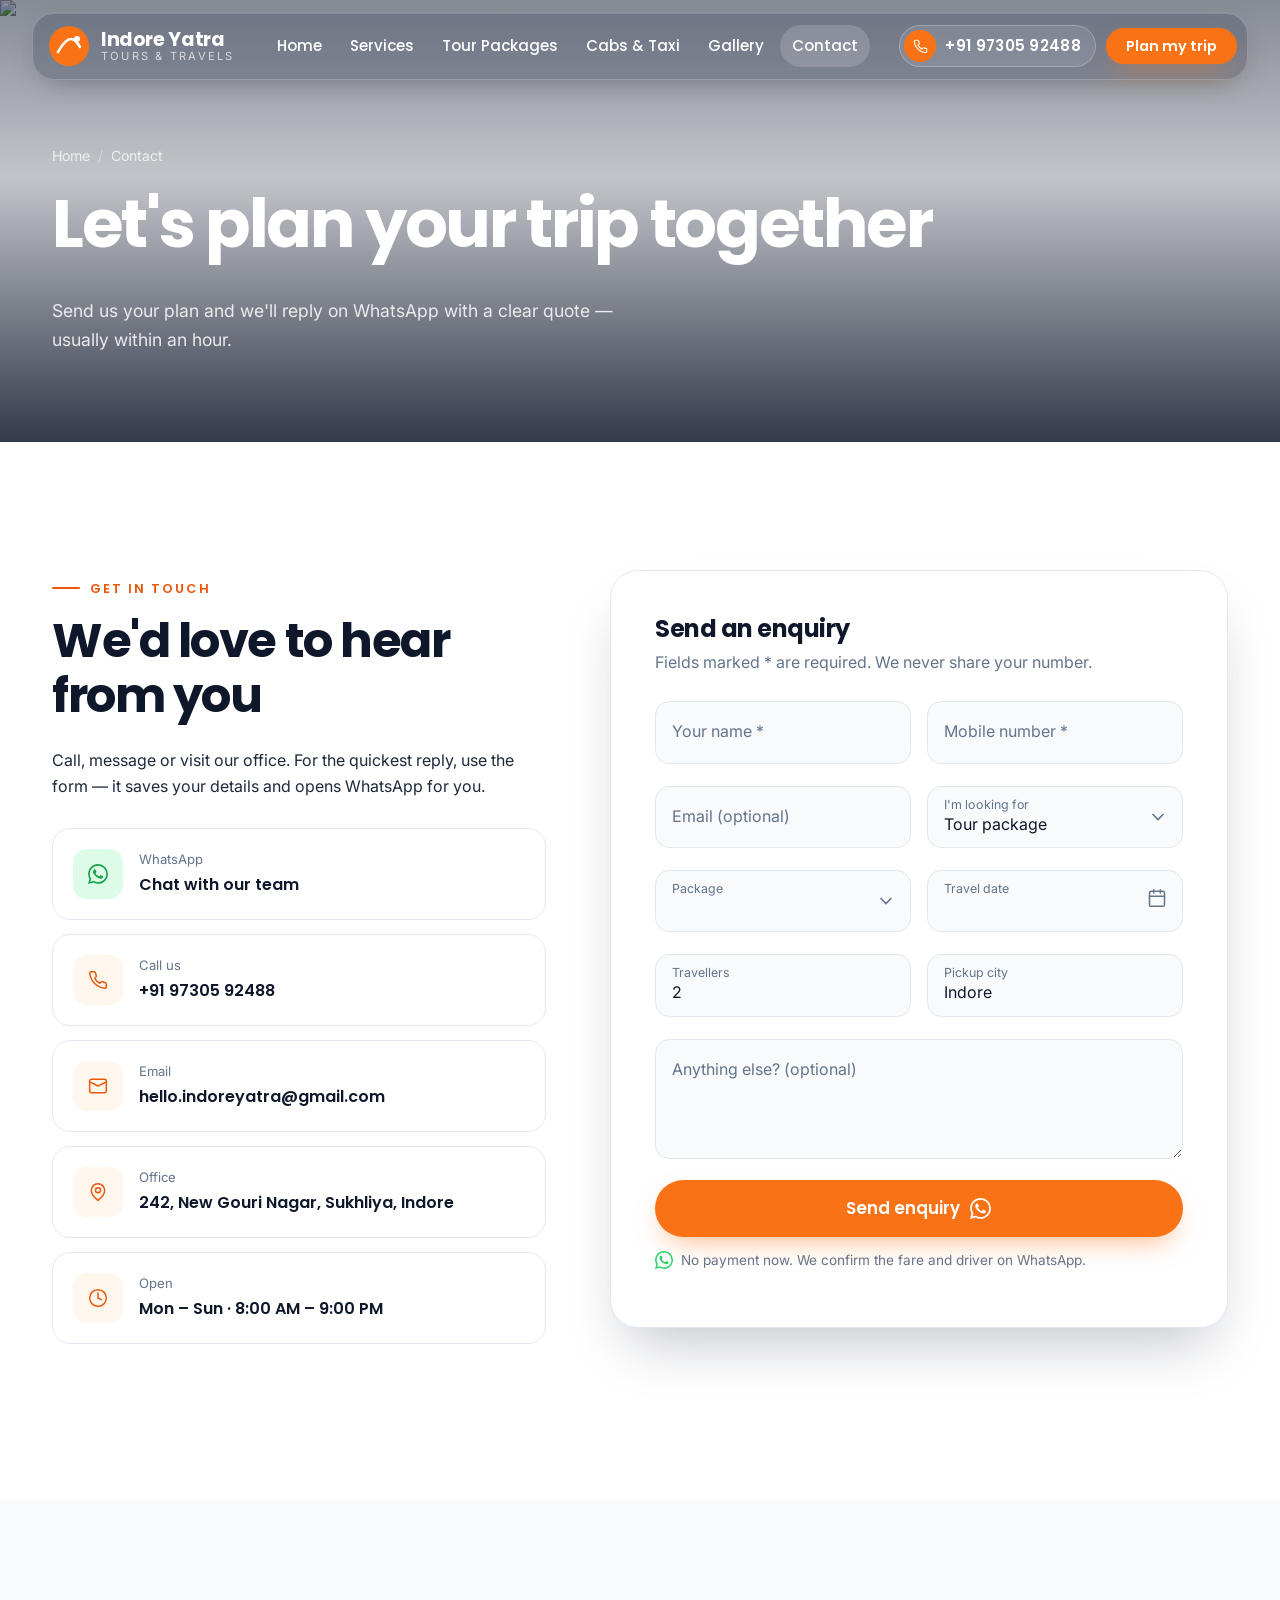
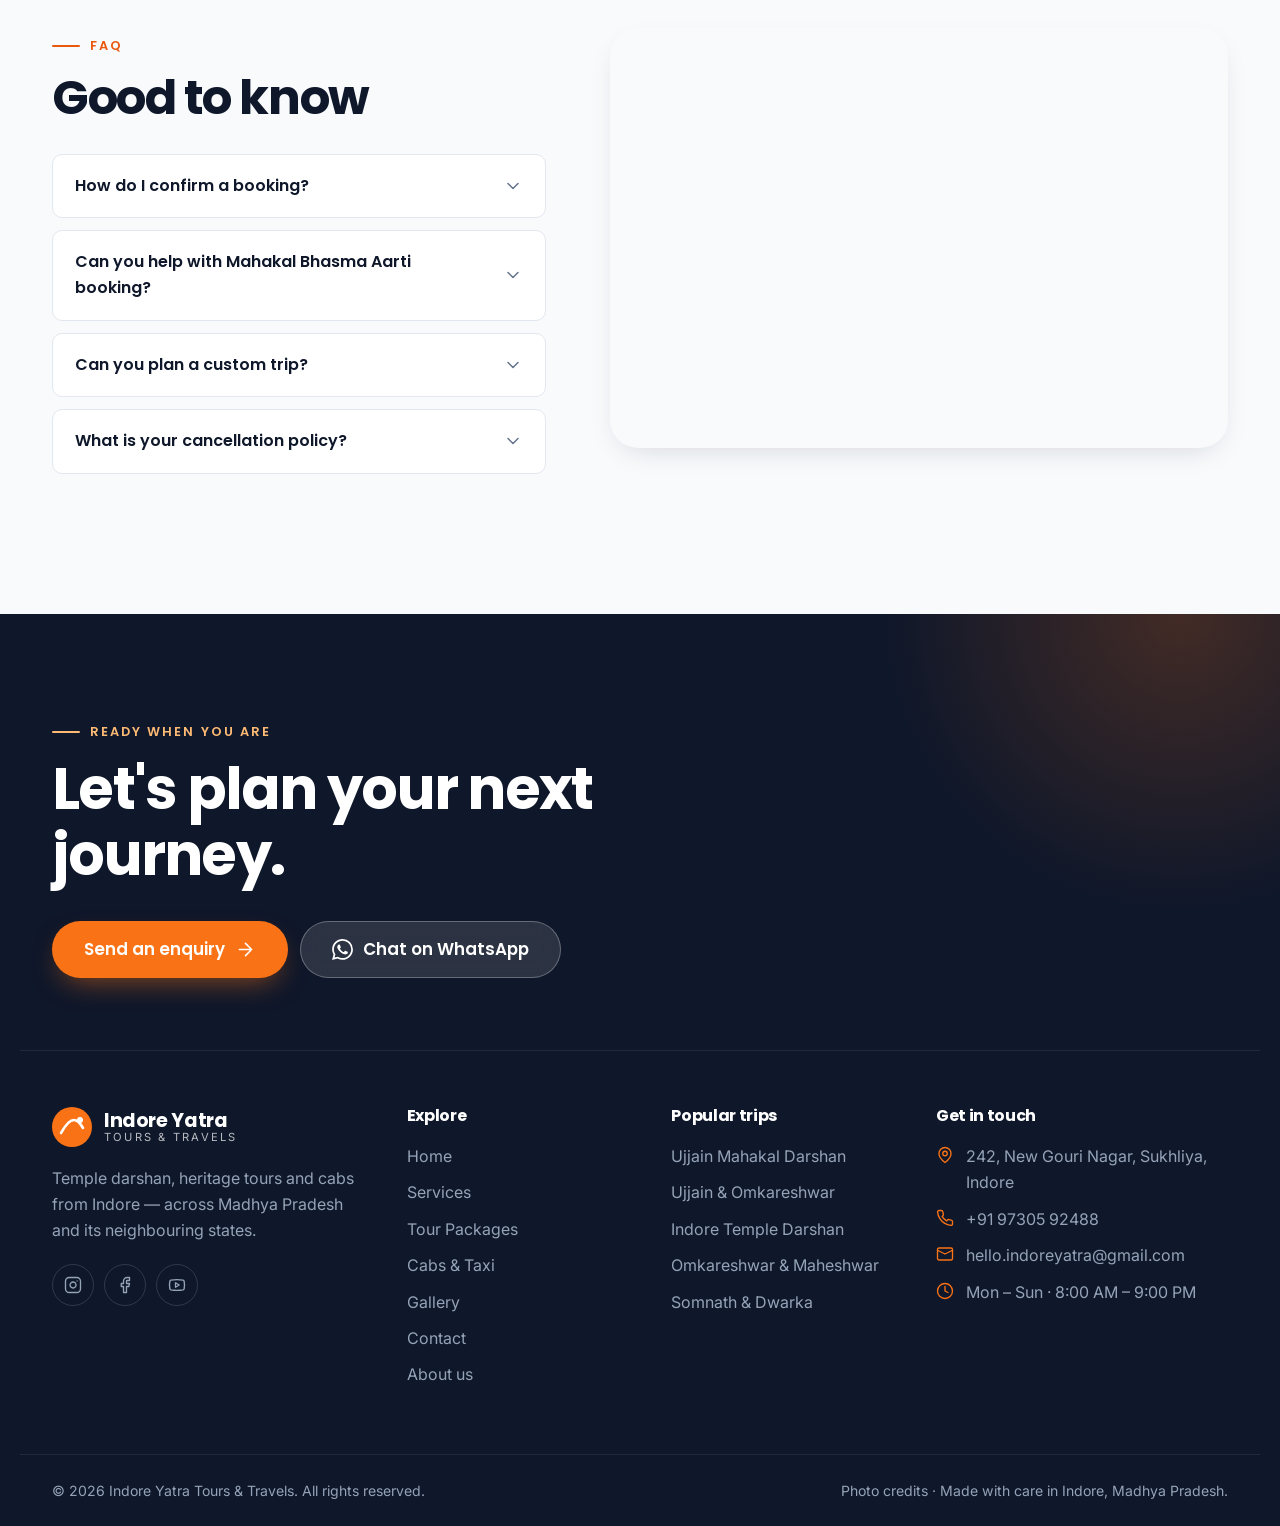
==== commit f499b7e2: "Update business contact details Co-Authored-By: Claude Sonnet 5.5 <noreply@anthropic.com>" ====
--- a/contact.html
+++ b/contact.html
@@ -4,7 +4,7 @@
   <meta charset="utf-8">
   <meta name="viewport" content="width=device-width, initial-scale=1">
   <title>Contact Us | Indore Yatra Tours & Travels</title>
-  <meta name="description" content="Plan your Ujjain, Omkareshwar or MP trip — send an enquiry, call or WhatsApp Indore Yatra Tours & Travels in Vijay Nagar, Indore.">
+  <meta name="description" content="Plan your Ujjain, Omkareshwar or MP trip — send an enquiry, call or WhatsApp Indore Yatra Tours & Travels in Sukhliya, Indore.">
   <meta name="theme-color" content="#f97316">
   <link rel="icon" href="assets/images/favicon.svg" type="image/svg+xml">
   <meta property="og:title" content="Contact Us | Indore Yatra Tours & Travels">
